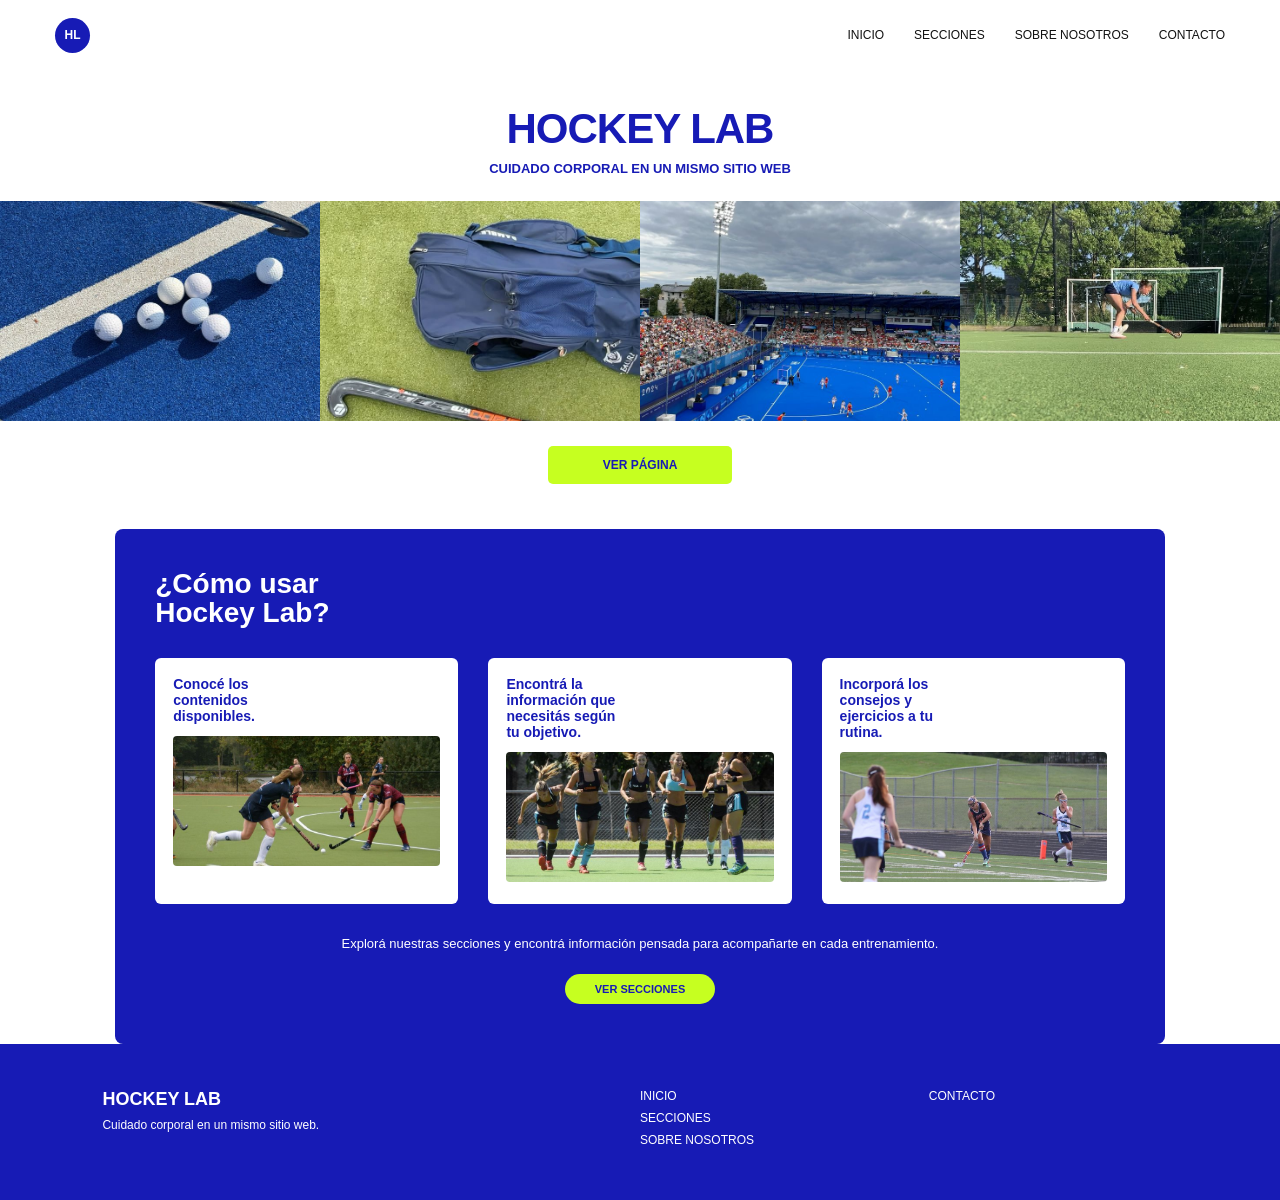
==== index.html @ 8e1a43f4 "Add files via upload" ====
<!DOCTYPE html>
<html lang="es">

<head>
    <meta charset="UTF-8">
    <meta name="viewport" content="width=device-width, initial-scale=1.0">
    <link rel="stylesheet" href="css/stylesheet2.css">

    <title>Hockey Lab</title>
</head>

<body>


    <!-- HEADER -->

    <header>

        <div class="logo">
            <a href="index.html">HL</a>
        </div>

        <nav>

            <a href="index.html">INICIO</a>

            <a href="pages/secciones.html">SECCIONES</a>

            <a href="pages/sobrenosotros.html">SOBRE NOSOTROS</a>

            <a href="pages/contacto.html">CONTACTO</a>

        </nav>

    </header>


    <!-- CONTENIDO -->

    <main>


        <!-- TÍTULO -->

        <section class="presentacion">

            <h1>HOCKEY LAB</h1>

            <p>
                CUIDADO CORPORAL EN UN MISMO SITIO WEB
            </p>

        </section>


        <!-- FOTOS -->

        <section class="fotos">

            <img src="img/descarga (1).jpg" alt="Jugadora de hockey">

            <img src="img/descarga (2).jpg" alt="Cancha de hockey">

            <img src="img/e63dce1b5345fad6a118fa439a42df0f.jpg" alt="Equipamiento de hockey">

            <img src="img/Drag 1.jpg" alt="Entrenamiento de hockey">

        </section>


        <!-- BOTÓN -->

        <section class="boton-principal">

            <a href="pages/secciones.html">
                VER PÁGINA
            </a>

        </section>


        <!-- CÓMO USAR -->

        <section class="como-usar">

            <h2>
                ¿Cómo usar<br>
                Hockey Lab?
            </h2>


            <div class="tarjetas">


                <div class="tarjeta">

                    <h3>
                        Conocé los<br>
                        contenidos<br>
                        disponibles.
                    </h3>

                    <img src="img/🏑🏑.jpg" alt="Contenidos">

                </div>


                <div class="tarjeta">

                    <h3>
                        Encontrá la<br>
                        información que<br>
                        necesitás según<br>
                        tu objetivo.
                    </h3>

                    <img src="img/🫧.jpg" alt="Información">

                </div>


                <div class="tarjeta">

                    <h3>
                        Incorporá los<br>
                        consejos y<br>
                        ejercicios a tu<br>
                        rutina.
                    </h3>

                    <img src="img/descarga.jpg" alt="Ejercicios">

                </div>


            </div>


            <p class="descripcion">

                Explorá nuestras secciones y encontrá información pensada
                para acompañarte en cada entrenamiento.

            </p>


            <a href="pages/secciones.html" class="boton-secciones">
                VER SECCIONES
            </a>

        </section>


    </main>


    <!-- FOOTER -->

    <footer>

        <div>

            <strong>HOCKEY LAB</strong>

            <p>
                Cuidado corporal en un mismo sitio web.
            </p>

        </div>


        <div>

            <a href="index.html">INICIO</a>

            <a href="pages/secciones.html">SECCIONES</a>

            <a href="pages/sobrenosotros.html">SOBRE NOSOTROS</a>

        </div>


        <div>

            <a href="pages/contacto.html">CONTACTO</a>

        </div>

    </footer>


</body>

</html>
---- css/stylesheet2.css ----
* {
    margin: 0;
    padding: 0;
    box-sizing: border-box;
}


body {
    font-family: Arial, Helvetica, sans-serif;
    background-color: white;
    color: #171bb5;
}


/* HEADER */

header {
    height: 70px;
    display: flex;
    align-items: center;
    justify-content: space-between;
    padding: 0 55px;
    background-color: white;
}


.logo a {
    width: 35px;
    height: 35px;

    display: flex;
    align-items: center;
    justify-content: center;

    background-color: #171bb5;

    border-radius: 50%;

    color: white;

    text-decoration: none;

    font-size: 12px;

    font-weight: bold;
}


nav {
    display: flex;
    gap: 30px;
    align-items: center;
}


nav a {
    color: #111111;
    text-decoration: none;
    font-size: 12px;
    font-weight: 400;
}


nav a:hover {
    color: #171bb5;
}


/* INDEX */

.portada {
    min-height: 500px;

    display: flex;
    flex-direction: column;

    justify-content: center;
    align-items: center;

    text-align: center;

    background-color: #171bb5;

    color: white;

    padding: 40px;
}


.portada h1 {
    font-size: 55px;
    margin-bottom: 10px;
}


.portada p {
    font-size: 14px;
    font-weight: bold;
    margin-bottom: 35px;
}


.portada .boton-principal {
    background-color: #c6ff20;

    color: #171bb5;

    text-decoration: none;

    padding: 12px 45px;

    border-radius: 5px;

    font-size: 12px;

    font-weight: bold;
}


/* PRESENTACIÓN */

.presentacion {
    text-align: center;

    padding-top: 35px;

    padding-bottom: 25px;
}


.presentacion h1 {
    font-size: 42px;

    font-weight: 800;

    letter-spacing: -1px;

    margin-bottom: 8px;
}


.presentacion p {
    font-size: 13px;

    font-weight: bold;

    color: #171bb5;
}


/* FOTOS */

.fotos {
    width: 100%;

    display: grid;

    grid-template-columns: repeat(4, 1fr);

    height: 220px;
}


.fotos img {
    width: 100%;

    height: 220px;

    object-fit: cover;
}


/* BOTÓN */

.boton-principal {
    text-align: center;

    padding: 25px 0 45px;
}


.boton-principal a {
    display: inline-block;

    background-color: #c6ff20;

    color: #171bb5;

    text-decoration: none;

    font-size: 12px;

    font-weight: bold;

    padding: 12px 55px;

    border-radius: 5px;
}


.boton-principal a:hover {
    background-color: #b5ed00;
}


/* CÓMO USAR */

.como-usar {
    width: 82%;

    margin: 0 auto;

    padding: 40px;

    background-color: #171bb5;

    border-radius: 8px;

    color: white;
}


.como-usar h2 {
    font-size: 28px;

    line-height: 1.05;

    margin-bottom: 30px;

    font-weight: bold;
}


/* TARJETAS */

.tarjetas {
    display: grid;

    grid-template-columns: repeat(3, 1fr);

    gap: 30px;

    margin-bottom: 30px;
}


.tarjeta {
    background-color: white;

    border-radius: 6px;

    padding: 18px;

    color: #171bb5;
}


.tarjeta h3 {
    font-size: 14px;

    line-height: 1.15;

    margin-bottom: 12px;
}


.tarjeta img {
    width: 100%;

    height: 130px;

    object-fit: cover;

    border-radius: 4px;
}


/* DESCRIPCIÓN */

.descripcion {
    text-align: center;

    font-size: 13px;

    line-height: 1.5;

    max-width: 600px;

    margin: 0 auto 20px;
}


/* BOTÓN SECCIONES */

.boton-secciones {
    display: block;

    width: fit-content;

    margin: 0 auto;

    padding: 9px 30px;

    background-color: #c6ff20;

    color: #171bb5;

    border-radius: 20px;

    text-decoration: none;

    font-size: 11px;

    font-weight: bold;
}


.boton-secciones:hover {
    background-color: #b5ed00;
}


/* SIGUIENTE */

.siguiente {
    text-align: center;

    padding: 90px 20px;
}


.siguiente h2 {
    font-size: 30px;

    margin-bottom: 15px;
}


.siguiente p {
    color: #555555;

    font-size: 15px;
}


/* FOOTER */

footer {
    background-color: #171bb5;

    color: white;

    padding: 45px 8%;

    display: grid;

    grid-template-columns: 2fr 1fr 1fr;

    gap: 40px;
}


footer strong {
    font-size: 18px;
}


footer p {
    font-size: 12px;

    margin-top: 8px;
}


footer a {
    display: block;

    color: white;

    text-decoration: none;

    font-size: 12px;

    margin-bottom: 8px;
}


footer a:hover {
    color: #c6ff20;
}


/* CELULAR */

@media (max-width: 700px) {

    header {
        padding: 0 20px;
    }


    nav {
        gap: 12px;
    }


    nav a {
        font-size: 8px;
    }


    .presentacion h1 {
        font-size: 30px;
    }


    .fotos {
        grid-template-columns: repeat(2, 1fr);

        height: auto;
    }


    .fotos img {
        height: 150px;
    }


    .como-usar {
        width: 90%;

        padding: 25px;
    }


    .tarjetas {
        grid-template-columns: 1fr;
    }


    .tarjeta img {
        height: 150px;
    }


    .siguiente h2 {
        font-size: 23px;
    }


    footer {
        grid-template-columns: 1fr;

        text-align: center;
    }

}
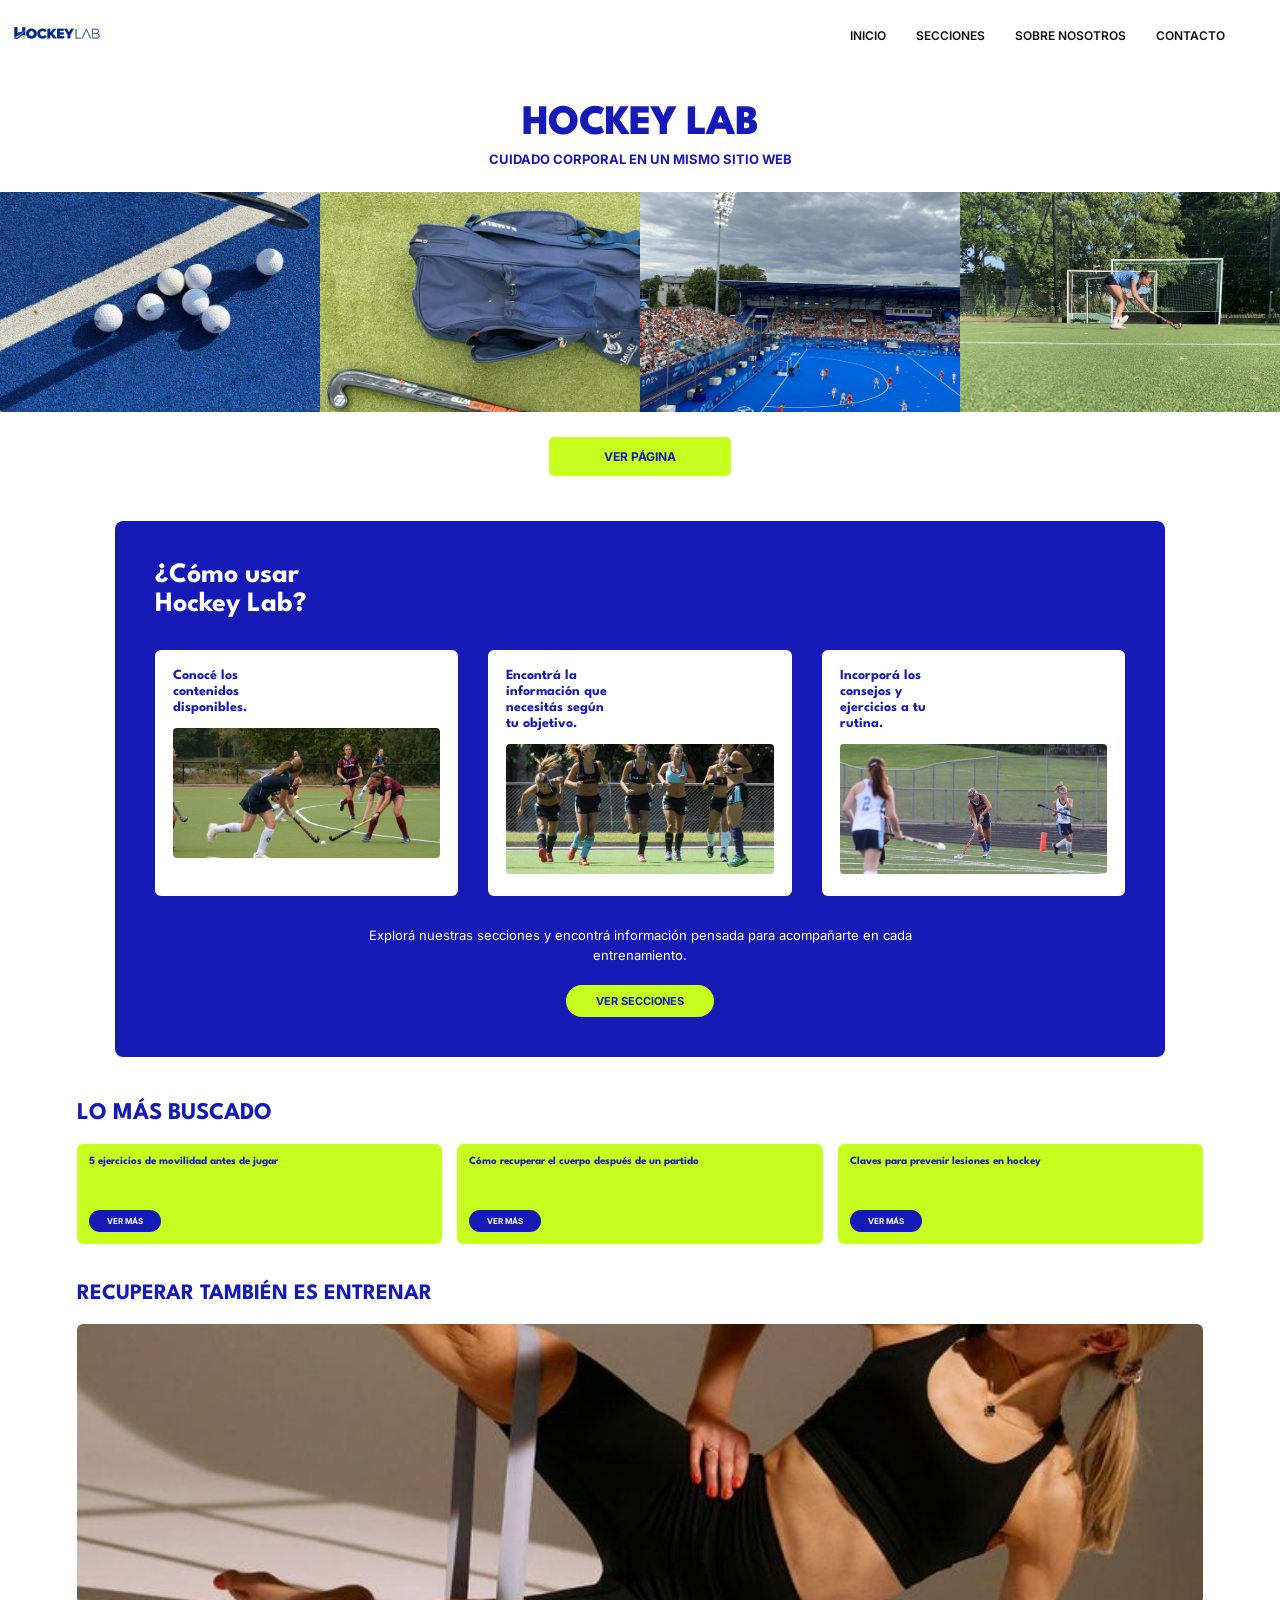
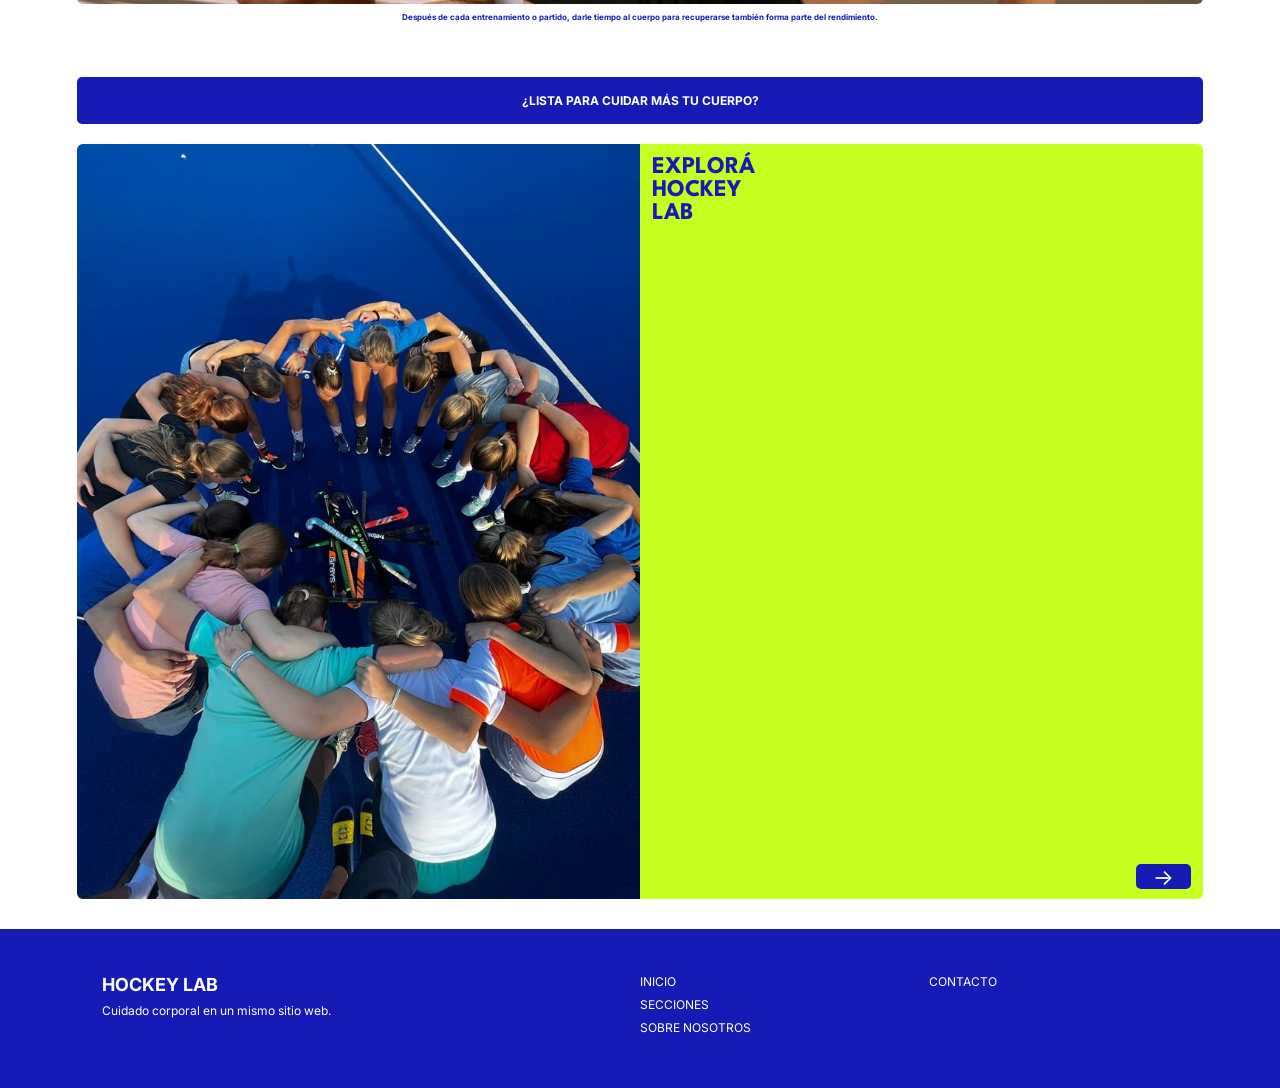
==== commit cf046d2a: "Add files via upload" ====
--- a/index.html
+++ b/index.html
@@ -5,6 +5,13 @@
     <meta charset="UTF-8">
     <meta name="viewport" content="width=device-width, initial-scale=1.0">
     <link rel="stylesheet" href="css/stylesheet2.css">
+    
+<!-- Tipografías de Hockey Lab -->
+<link rel="preconnect" href="https://fonts.googleapis.com">
+<link rel="preconnect" href="https://fonts.gstatic.com" crossorigin>
+
+<link href="https://fonts.googleapis.com/css2?family=Inter:wght@400;500;600;700&family=League+Spartan:wght@400;500;600;700;800&display=swap" rel="stylesheet">
+
 
     <title>Hockey Lab</title>
 </head>
@@ -17,7 +24,14 @@
     <header>
 
         <div class="logo">
-            <a href="index.html">HL</a>
+            <a href="../index.html">
+                <img src="../img/logo_hockey_lab_2.png" alt="Hockey Lab">
+            </a>
+        </div>
+
+        <nav>
+
+            <a href="index.html"></a>
         </div>
 
         <nav>
@@ -114,7 +128,7 @@
                         tu objetivo.
                     </h3>
 
-                    <img src="img/🫧.jpg" alt="Información">
+                    <img src="img/correr.jpg" alt="Información">
 
                 </div>
 
@@ -150,6 +164,121 @@
 
         </section>
 
+        <!-- LO MÁS BUSCADO -->
+
+<section class="mas-buscado">
+
+    <h2>LO MÁS BUSCADO</h2>
+
+    <div class="articulos">
+
+        <div class="articulo">
+
+            <h3>
+                5 ejercicios de
+                movilidad antes
+                de jugar
+            </h3>
+
+            <a href="pages/movilidad.html">
+                VER MÁS
+            </a>
+
+        </div>
+
+
+        <div class="articulo">
+
+            <h3>
+                Cómo recuperar
+                el cuerpo después
+                de un partido
+            </h3>
+
+            <a href="pages/recuperacion.html">
+                VER MÁS
+            </a>
+
+        </div>
+
+
+        <div class="articulo">
+
+            <h3>
+                Claves para
+                prevenir lesiones
+                en hockey
+            </h3>
+
+            <a href="pages/prevencion.html">
+                VER MÁS
+            </a>
+
+        </div>
+
+    </div>
+
+</section>
+
+
+
+<!-- RECUPERAR -->
+
+<section class="recuperar">
+
+    <h2>RECUPERAR TAMBIÉN ES ENTRENAR</h2>
+
+    <img src="img/ac21393a71c71d96caa7bc553e67e6d5.jpg" alt="Jugadora utilizando un rolo">
+
+    <p>
+        Después de cada entrenamiento o partido,
+        darle tiempo al cuerpo para recuperarse
+        también forma parte del rendimiento.
+    </p>
+
+</section>
+
+
+
+<!-- CTA -->
+
+<section class="cuidar">
+
+    <a href="pages/secciones.html">
+        ¿LISTA PARA CUIDAR MÁS TU CUERPO?
+    </a>
+
+</section>
+
+
+
+<!-- EXPLORÁ HOCKEY LAB -->
+
+<section class="explora">
+
+    <div class="explora-imagen">
+
+        <img src="img/c1c3b327d0c84591afae4dc2e9e5ea92.jpg" alt="Jugadora de hockey">
+
+    </div>
+
+
+    <div class="explora-texto">
+
+        <h2>
+            EXPLORÁ<br>
+            HOCKEY<br>
+            LAB
+        </h2>
+
+        <a href="pages/secciones.html">
+            →
+        </a>
+
+    </div>
+
+</section>
+
 
     </main>
 
--- a/css/stylesheet2.css
+++ b/css/stylesheet2.css
@@ -32,10 +32,6 @@
     align-items: center;
     justify-content: center;
 
-    background-color: #171bb5;
-
-    border-radius: 50%;
-
     color: white;
 
     text-decoration: none;
@@ -454,4 +450,3084 @@
         text-align: center;
     }
 
-}+}
+/* =========================
+   LO MÁS BUSCADO
+========================= */
+
+.mas-buscado {
+    padding: 45px 6% 20px;
+    background-color: white;
+}
+
+.mas-buscado h2 {
+    color: #171bb5;
+    font-size: 24px;
+    margin-bottom: 20px;
+}
+
+
+.articulos {
+    display: grid;
+    grid-template-columns: repeat(3, 1fr);
+    gap: 15px;
+}
+
+
+.articulo {
+    background-color: #c6ff20;
+    border-radius: 6px;
+    padding: 12px;
+    min-height: 100px;
+
+    display: flex;
+    flex-direction: column;
+    justify-content: space-between;
+}
+
+
+.articulo h3 {
+    color: #171bb5;
+    font-size: 11px;
+    line-height: 1.05;
+}
+
+
+.articulo a {
+    background-color: #171bb5;
+    color: white;
+    text-decoration: none;
+
+    width: fit-content;
+
+    padding: 6px 18px;
+
+    border-radius: 15px;
+
+    font-size: 8px;
+    font-weight: bold;
+}
+
+
+
+/* =========================
+   RECUPERAR
+========================= */
+
+.recuperar {
+    padding: 20px 6% 35px;
+    background-color: white;
+}
+
+
+.recuperar h2 {
+    color: #171bb5;
+    font-size: 22px;
+    margin-bottom: 20px;
+}
+
+
+.recuperar img {
+    width: 100%;
+    height: 280px;
+
+    object-fit: cover;
+
+    border-radius: 6px;
+
+    display: block;
+}
+
+
+.recuperar p {
+    color: #171bb5;
+
+    font-size: 8px;
+
+    font-weight: bold;
+
+    text-align: center;
+
+    margin: 8px auto 0;
+
+    max-width: 600px;
+}
+
+
+
+/* =========================
+   ¿LISTA PARA CUIDAR?
+========================= */
+
+.cuidar {
+    padding: 20px 6%;
+}
+
+
+.cuidar a {
+    display: block;
+
+    background-color: #171bb5;
+
+    color: white;
+
+    text-decoration: none;
+
+    text-align: center;
+
+    padding: 16px 10px;
+
+    border-radius: 5px;
+
+    font-size: 12px;
+
+    font-weight: bold;
+}
+
+
+
+/* =========================
+   EXPLORÁ HOCKEY LAB
+========================= */
+
+.explora {
+    margin: 0 6% 30px;
+
+    display: grid;
+
+    grid-template-columns: 50% 50%;
+
+    background-color: #c6ff20;
+
+    border-radius: 6px;
+
+    overflow: hidden;
+
+    min-height: 125px;
+}
+
+
+.explora-imagen img {
+    width: 100%;
+    height: 100%;
+
+    min-height: 125px;
+
+    object-fit: cover;
+}
+
+
+.explora-texto {
+    position: relative;
+
+    padding: 12px;
+}
+
+
+.explora-texto h2 {
+    color: #171bb5;
+
+    font-size: 24px;
+
+    line-height: 0.95;
+
+    margin: 0;
+}
+
+
+.explora-texto a {
+    position: absolute;
+
+    right: 12px;
+
+    bottom: 10px;
+
+    background-color: #171bb5;
+
+    color: white;
+
+    text-decoration: none;
+
+    width: 55px;
+
+    height: 25px;
+
+    border-radius: 5px;
+
+    display: flex;
+
+    justify-content: center;
+
+    align-items: center;
+
+    font-size: 22px;
+}
+/* =========================
+   PÁGINA SECCIONES
+========================= */
+
+.titulo-secciones {
+    text-align: center;
+    padding: 55px 20px 35px;
+}
+
+.titulo-secciones h1 {
+    color: #171bb5;
+    font-size: 40px;
+    margin-bottom: 12px;
+}
+
+.titulo-secciones p {
+    color: #555555;
+    font-size: 14px;
+    line-height: 1.5;
+}
+
+
+/* LISTADO */
+
+.lista-secciones {
+    width: 82%;
+    max-width: 900px;
+    margin: 0 auto 70px;
+}
+
+
+/* CADA SECCIÓN */
+
+.item-seccion {
+    display: flex;
+    align-items: center;
+    justify-content: space-between;
+
+    background-color: #171bb5;
+    color: white;
+
+    padding: 25px 30px;
+    margin-bottom: 15px;
+
+    border-radius: 7px;
+}
+
+.item-seccion h2 {
+    font-size: 20px;
+    margin-bottom: 7px;
+}
+
+.item-seccion p {
+    font-size: 12px;
+    margin: 0;
+    color: white;
+}
+
+
+/* FLECHA */
+
+.item-seccion a {
+    width: 45px;
+    height: 35px;
+
+    display: flex;
+    align-items: center;
+    justify-content: center;
+
+    background-color: #c6ff20;
+
+    color: #171bb5;
+
+    text-decoration: none;
+
+    border-radius: 5px;
+
+    font-size: 24px;
+    font-weight: bold;
+}
+
+.item-seccion a:hover {
+    background-color: white;
+}
+
+
+/* BLOQUE FINAL */
+
+.secciones-final {
+    background-color: #171bb5;
+
+    color: white;
+
+    text-align: center;
+
+    padding: 55px 20px;
+}
+
+.secciones-final h2 {
+    font-size: 24px;
+    margin-bottom: 12px;
+}
+
+.secciones-final p {
+    font-size: 13px;
+    margin-bottom: 25px;
+}
+
+.secciones-final a {
+    display: inline-block;
+
+    background-color: #c6ff20;
+
+    color: #171bb5;
+
+    text-decoration: none;
+
+    padding: 10px 28px;
+
+    border-radius: 20px;
+
+    font-size: 11px;
+
+    font-weight: bold;
+}
+
+
+/* CELULAR */
+
+@media (max-width: 700px) {
+
+    .titulo-secciones h1 {
+        font-size: 30px;
+    }
+
+    .lista-secciones {
+        width: 90%;
+    }
+
+    .item-seccion {
+        padding: 20px;
+    }
+
+    .item-seccion h2 {
+        font-size: 16px;
+    }
+
+}
+/* SOBRE NOSOTROS */
+
+.sobre-titulo {
+    text-align: center;
+    padding: 60px 20px 40px;
+}
+
+.sobre-titulo h1 {
+    color: #171bb5;
+    font-size: 40px;
+    margin-bottom: 15px;
+}
+
+.sobre-titulo p {
+    color: #555555;
+    font-size: 14px;
+    line-height: 1.5;
+}
+
+
+.sobre-intro {
+    width: 82%;
+    max-width: 1000px;
+    margin: 0 auto 60px;
+    display: flex;
+    gap: 40px;
+    align-items: stretch;
+}
+
+.sobre-texto {
+    width: 60%;
+}
+
+.sobre-texto h2 {
+    color: #171bb5;
+    font-size: 25px;
+    margin-bottom: 18px;
+}
+
+.sobre-texto p {
+    color: #444444;
+    font-size: 14px;
+    line-height: 1.7;
+    margin-bottom: 15px;
+}
+
+.sobre-frase {
+    width: 40%;
+    background-color: #171bb5;
+    color: white;
+    display: flex;
+    align-items: center;
+    justify-content: center;
+    padding: 35px;
+    border-radius: 7px;
+}
+
+.sobre-frase strong {
+    font-size: 25px;
+    line-height: 1.2;
+}
+
+
+.sobre-problema {
+    background-color: #171bb5;
+    color: white;
+    padding: 60px 15%;
+    margin-bottom: 60px;
+}
+
+.sobre-problema h2 {
+    font-size: 25px;
+    margin-bottom: 20px;
+}
+
+.sobre-problema p {
+    font-size: 14px;
+    line-height: 1.7;
+    max-width: 850px;
+    margin-bottom: 15px;
+}
+
+
+.sobre-objetivo {
+    width: 82%;
+    max-width: 1000px;
+    margin: 0 auto 70px;
+    display: flex;
+    gap: 30px;
+}
+
+.sobre-objetivo > div {
+    width: 50%;
+    border-top: 4px solid #c6ff20;
+    padding-top: 20px;
+}
+
+.sobre-objetivo h2 {
+    color: #171bb5;
+    font-size: 20px;
+    margin-bottom: 12px;
+}
+
+.sobre-objetivo p {
+    color: #444444;
+    font-size: 14px;
+    line-height: 1.7;
+}
+
+
+.sobre-final {
+    background-color: #171bb5;
+    color: white;
+    text-align: center;
+    padding: 60px 20px;
+}
+
+.sobre-final h2 {
+    font-size: 27px;
+    margin-bottom: 15px;
+}
+
+.sobre-final p {
+    font-size: 14px;
+    margin-bottom: 25px;
+}
+
+.sobre-final a {
+    display: inline-block;
+    background-color: #c6ff20;
+    color: #171bb5;
+    text-decoration: none;
+    padding: 11px 28px;
+    border-radius: 20px;
+    font-size: 11px;
+    font-weight: bold;
+}
+
+
+@media (max-width: 700px) {
+
+    .sobre-titulo h1 {
+        font-size: 30px;
+    }
+
+    .sobre-intro {
+        width: 90%;
+        display: block;
+    }
+
+    .sobre-texto,
+    .sobre-frase {
+        width: 100%;
+    }
+
+    .sobre-frase {
+        margin-top: 25px;
+    }
+
+    .sobre-problema {
+        padding: 45px 8%;
+    }
+
+    .sobre-objetivo {
+        width: 90%;
+        display: block;
+    }
+
+    .sobre-objetivo > div {
+        width: 100%;
+        margin-bottom: 35px;
+    }
+
+}
+/* CONTACTO */
+
+.contacto-titulo {
+    text-align: center;
+    padding: 60px 20px 40px;
+}
+
+.contacto-titulo h1 {
+    color: #171bb5;
+    font-size: 40px;
+    margin-bottom: 15px;
+}
+
+.contacto-titulo p {
+    color: #555555;
+    font-size: 14px;
+    line-height: 1.5;
+}
+
+
+.contacto-contenido {
+    width: 82%;
+    max-width: 1000px;
+    margin: 0 auto 70px;
+    display: flex;
+    gap: 50px;
+}
+
+
+.contacto-info {
+    width: 45%;
+}
+
+.contacto-info h2,
+.formulario h2 {
+    color: #171bb5;
+    font-size: 24px;
+    margin-bottom: 18px;
+}
+
+.contacto-info > p {
+    color: #444444;
+    font-size: 14px;
+    line-height: 1.7;
+    margin-bottom: 15px;
+}
+
+
+.datos-contacto {
+    margin-top: 30px;
+    border-left: 4px solid #c6ff20;
+    padding-left: 20px;
+}
+
+.datos-contacto p {
+    color: #444444;
+    font-size: 13px;
+    line-height: 1.6;
+    margin-bottom: 18px;
+}
+
+.datos-contacto strong {
+    color: #171bb5;
+    font-size: 11px;
+}
+
+
+.formulario {
+    width: 55%;
+    background-color: #171bb5;
+    padding: 35px;
+    border-radius: 7px;
+}
+
+.formulario h2 {
+    color: white;
+}
+
+
+.formulario form {
+    display: flex;
+    flex-direction: column;
+}
+
+
+.formulario label {
+    color: white;
+    font-size: 10px;
+    font-weight: bold;
+    margin-bottom: 6px;
+    margin-top: 12px;
+}
+
+
+.formulario input,
+.formulario textarea {
+    width: 100%;
+    box-sizing: border-box;
+    border: none;
+    padding: 12px;
+    font-family: inherit;
+    font-size: 12px;
+    border-radius: 4px;
+    outline: none;
+}
+
+
+.formulario textarea {
+    resize: vertical;
+}
+
+
+.formulario button {
+    margin-top: 20px;
+    width: fit-content;
+    border: none;
+    background-color: #c6ff20;
+    color: #171bb5;
+    padding: 11px 25px;
+    border-radius: 20px;
+    font-size: 10px;
+    font-weight: bold;
+    cursor: pointer;
+}
+
+
+.formulario button:hover {
+    background-color: white;
+}
+
+
+.contacto-final {
+    background-color: #171bb5;
+    color: white;
+    text-align: center;
+    padding: 55px 20px;
+}
+
+.contacto-final h2 {
+    font-size: 25px;
+    margin-bottom: 12px;
+}
+
+.contacto-final p {
+    font-size: 13px;
+}
+
+
+@media (max-width: 700px) {
+
+    .contacto-titulo h1 {
+        font-size: 30px;
+    }
+
+    .contacto-contenido {
+        width: 90%;
+        display: block;
+    }
+
+    .contacto-info,
+    .formulario {
+        width: 100%;
+        box-sizing: border-box;
+    }
+
+    .formulario {
+        margin-top: 35px;
+    }
+
+}
+
+
+/* ========================================
+   HOCKEY LAB - ORGANIZACIÓN CON FLEXBOX
+   ======================================== */
+
+
+/* LISTADO DE SECCIONES */
+
+.lista-secciones {
+    display: flex;
+    flex-direction: column;
+    flex-wrap: wrap;
+    justify-content: center;
+    align-items: stretch;
+    align-content: center;
+    gap: 20px;
+}
+
+
+/* CADA CAJA DE SECCIÓN */
+
+.item-seccion {
+    display: flex;
+    flex-direction: row;
+    flex-wrap: nowrap;
+    justify-content: space-between;
+    align-items: center;
+    gap: 20px;
+}
+
+
+/* TARJETAS DE CONTENIDO */
+
+.seccion-tarjetas {
+    display: flex;
+    flex-direction: row;
+    flex-wrap: wrap;
+    justify-content: center;
+    align-items: stretch;
+    align-content: center;
+    gap: 24px;
+}
+
+
+/* CADA TARJETA */
+
+.seccion-card {
+    display: flex;
+    flex-direction: column;
+    flex-wrap: nowrap;
+    justify-content: space-between;
+    align-items: stretch;
+    align-self: stretch;
+    flex: 1 1 250px;
+    min-width: 0;
+}
+
+
+/* BOTONES DENTRO DE LAS TARJETAS */
+
+.seccion-card .boton-secciones {
+    align-self: flex-start;
+}
+
+
+/* ADAPTACIÓN A CELULARES */
+
+@media (max-width: 600px) {
+
+    .item-seccion {
+        flex-direction: column;
+        flex-wrap: wrap;
+        justify-content: center;
+        align-items: flex-start;
+        gap: 12px;
+    }
+
+    .seccion-tarjetas {
+        flex-direction: column;
+        flex-wrap: nowrap;
+        justify-content: flex-start;
+        align-items: stretch;
+        align-content: stretch;
+        gap: 16px;
+    }
+
+    .seccion-card {
+        flex: 1 1 auto;
+        width: 100%;
+    }
+
+    .seccion-card .boton-secciones {
+        align-self: flex-start;
+    }
+}
+
+
+/* ========================================
+   TIPOGRAFÍAS - HOCKEY LAB
+   ======================================== */
+
+/* Tipografía general para toda la web */
+body {
+    font-family: 'Inter', sans-serif;
+    font-weight: 400;
+}
+
+/* Títulos principales y secundarios */
+h1,
+h2,
+h3,
+h4,
+h5,
+h6 {
+    font-family: 'League Spartan', sans-serif;
+    font-weight: 700;
+}
+
+/* Navegación */
+nav,
+nav a {
+    font-family: 'Inter', sans-serif;
+    font-weight: 600;
+}
+
+/* Botones */
+button,
+.boton-secciones,
+a.boton-secciones {
+    font-family: 'Inter', sans-serif;
+    font-weight: 700;
+}
+
+.logo img {
+    display: block;
+    width: 125px;
+    height: auto;
+}
+
+
+.logo {
+    background: transparent;
+    border-radius: 0;
+}
+
+.logo::before,
+.logo::after {
+    content: none;
+    display: none;
+}
+
+.logo img {
+    background: transparent;
+    border-radius: 0;
+}
+ 
+/* ===================================
+   PAGINA MOVILIDAD Y ACTIVACION
+=================================== */
+
+.movilidad-page {
+    width: 100%;
+    margin: 0 auto;
+    font-family: 'Inter', sans-serif;
+}
+
+/* ENCABEZADO */
+
+.movilidad-header {
+    display: flex;
+    flex-direction: row;
+    justify-content: flex-end;
+    align-items: center;
+    padding: 25px 5%;
+}
+
+.movilidad-header nav {
+    display: flex;
+    flex-direction: row;
+    flex-wrap: wrap;
+    justify-content: flex-end;
+    align-items: center;
+    gap: 35px;
+}
+
+.movilidad-header nav a {
+    color: #171BB5;
+    text-decoration: none;
+    font-family: 'Inter', sans-serif;
+    font-size: 13px;
+    font-weight: 700;
+}
+
+/* PORTADA */
+
+.movilidad-portada {
+    background-color: #171BB5;
+    color: white;
+    padding: 90px 8%;
+}
+
+.movilidad-portada-texto {
+    max-width: 750px;
+}
+
+.etiqueta-movilidad {
+    color: #C6FF20;
+    font-size: 12px;
+    font-weight: 700;
+    letter-spacing: 2px;
+}
+
+.movilidad-portada h1 {
+    font-family: 'League Spartan', sans-serif;
+    font-size: 60px;
+    line-height: 0.95;
+    margin: 20px 0;
+}
+
+.movilidad-portada p {
+    font-size: 16px;
+    line-height: 1.7;
+}
+
+.boton-movilidad {
+    display: inline-block;
+    background-color: #C6FF20;
+    color: #171BB5;
+    text-decoration: none;
+    padding: 13px 22px;
+    margin-top: 20px;
+    border-radius: 5px;
+    font-size: 13px;
+    font-weight: 700;
+}
+
+/* INTRODUCCIÓN */
+
+.movilidad-intro {
+    padding: 65px 10%;
+    text-align: center;
+    max-width: 1000px;
+    margin: auto;
+}
+
+.movilidad-intro h2,
+.movilidad-titulo h2,
+.activacion-texto h2,
+.movilidad-consejos h2,
+.movilidad-final h2 {
+    font-family: 'League Spartan', sans-serif;
+    color: #171BB5;
+    font-size: 34px;
+}
+
+.movilidad-intro p {
+    line-height: 1.8;
+    color: #444444;
+}
+
+/* EJERCICIOS */
+
+.movilidad-ejercicios {
+    padding: 60px 7%;
+    background-color: #F5F5F5;
+}
+
+.movilidad-titulo {
+    margin-bottom: 35px;
+}
+
+.movilidad-titulo p {
+    line-height: 1.6;
+}
+
+/* CSS GRID */
+
+.movilidad-grid {
+    display: grid;
+    grid-template-columns: repeat(2, 1fr);
+    gap: 25px;
+}
+
+.movilidad-card {
+    background-color: white;
+    border-radius: 8px;
+    overflow: hidden;
+}
+
+.movilidad-card img {
+    width: 100%;
+    height: 240px;
+    object-fit: cover;
+    display: block;
+}
+
+.movilidad-card-texto {
+    padding: 22px;
+}
+
+.movilidad-card h3 {
+    font-family: 'League Spartan', sans-serif;
+    color: #171BB5;
+    font-size: 23px;
+}
+
+.movilidad-card p {
+    color: #444444;
+    font-size: 14px;
+    line-height: 1.7;
+}
+
+/* ACTIVACIÓN */
+
+.movilidad-activacion {
+    display: flex;
+    flex-direction: row;
+    flex-wrap: wrap;
+    justify-content: space-between;
+    align-items: center;
+    gap: 45px;
+    padding: 75px 8%;
+}
+
+.activacion-texto {
+    flex: 1 1 300px;
+}
+
+.activacion-lista {
+    flex: 1 1 350px;
+    display: flex;
+    flex-direction: column;
+    gap: 15px;
+}
+
+.activacion-item {
+    display: flex;
+    flex-direction: row;
+    justify-content: flex-start;
+    align-items: center;
+    gap: 20px;
+    padding: 18px;
+    border-left: 5px solid #C6FF20;
+    background-color: #F5F5F5;
+}
+
+.activacion-item span {
+    font-family: 'League Spartan', sans-serif;
+    color: #171BB5;
+    font-size: 30px;
+    font-weight: 700;
+}
+
+.activacion-item h3 {
+    color: #171BB5;
+    font-family: 'League Spartan', sans-serif;
+    margin-bottom: 5px;
+}
+
+.activacion-item p {
+    font-size: 13px;
+    margin: 0;
+}
+
+/* CONSEJOS */
+
+.movilidad-consejos {
+    background-color: #C6FF20;
+    padding: 65px 7%;
+}
+
+.consejos-grid {
+    display: grid;
+    grid-template-columns: repeat(3, 1fr);
+    gap: 20px;
+}
+
+.consejo {
+    background-color: white;
+    padding: 25px;
+    border-radius: 6px;
+}
+
+.consejo h3 {
+    color: #171BB5;
+    font-family: 'League Spartan', sans-serif;
+}
+
+.consejo p {
+    font-size: 14px;
+    line-height: 1.7;
+}
+
+/* CIERRE */
+
+.movilidad-final {
+    background-color: #171BB5;
+    color: white;
+    text-align: center;
+    padding: 65px 7%;
+}
+
+.movilidad-final h2 {
+    color: white;
+}
+
+.movilidad-final p {
+    line-height: 1.7;
+}
+
+.movilidad-footer {
+    background-color: #171BB5;
+    color: white;
+    text-align: center;
+    padding: 22px;
+    font-size: 12px;
+    font-weight: 600;
+}
+
+/* RESPONSIVE DESIGN */
+
+@media (max-width: 700px) {
+
+    .movilidad-header {
+        justify-content: center;
+    }
+
+    .movilidad-header nav {
+        justify-content: center;
+        gap: 15px;
+    }
+
+    .movilidad-portada {
+        padding: 60px 7%;
+    }
+
+    .movilidad-portada h1 {
+        font-size: 42px;
+    }
+
+    .movilidad-grid {
+        grid-template-columns: 1fr;
+    }
+
+    .movilidad-activacion {
+        flex-direction: column;
+        align-items: stretch;
+    }
+
+    .consejos-grid {
+        grid-template-columns: 1fr;
+    }
+
+}
+
+/* PREPARACION PREPARTIDO */
+
+.movilidad-prepartido {
+    padding: 65px 7%;
+    background-color: #171BB5;
+    color: white;
+}
+
+.movilidad-prepartido h2 {
+    font-family: 'League Spartan', sans-serif;
+    font-size: 36px;
+    color: #C6FF20;
+}
+
+.movilidad-prepartido > p {
+    line-height: 1.7;
+    max-width: 750px;
+}
+
+/* GRID DE LA RUTINA */
+
+.prepartido-grid {
+    display: grid;
+    grid-template-columns: repeat(4, 1fr);
+    gap: 18px;
+    margin-top: 30px;
+}
+
+.prepartido-item {
+    background-color: white;
+    color: #222222;
+    padding: 22px;
+    border-radius: 6px;
+}
+
+.prepartido-item span {
+    color: #171BB5;
+    font-family: 'League Spartan', sans-serif;
+    font-size: 30px;
+    font-weight: 700;
+}
+
+.prepartido-item h3 {
+    color: #171BB5;
+    font-family: 'League Spartan', sans-serif;
+}
+
+.prepartido-item p {
+    font-size: 13px;
+    line-height: 1.6;
+}
+
+/* REPETICIONES EN TARJETAS */
+
+.movilidad-card-texto span {
+    display: inline-block;
+    margin-top: 12px;
+    color: #171BB5;
+    font-size: 12px;
+    font-weight: 700;
+}
+
+/* ADAPTACIÓN A TABLETS Y CELULARES */
+
+@media (max-width: 900px) {
+    .prepartido-grid {
+        grid-template-columns: repeat(2, 1fr);
+    }
+}
+
+@media (max-width: 600px) {
+    .prepartido-grid {
+        grid-template-columns: 1fr;
+    }
+}
+
+/* =========================
+   PREVENCION
+========================= */
+
+.prevencion-page {
+    margin: 0;
+    font-family: 'Inter', sans-serif;
+    color: #171BB5;
+    background: #FFFFFF;
+}
+
+.prevencion-page h1,
+.prevencion-page h2,
+.prevencion-page h3,
+.prevencion-logo {
+    font-family: 'League Spartan', sans-serif;
+}
+
+.prevencion-header {
+    background: #171BB5;
+    color: white;
+    padding: 22px 7%;
+    display: flex;
+    justify-content: space-between;
+    align-items: center;
+    flex-wrap: wrap;
+    gap: 20px;
+}
+
+.prevencion-logo {
+    color: #C6FF20;
+    font-size: 27px;
+    font-weight: 800;
+    text-decoration: none;
+}
+
+.prevencion-header nav {
+    display: flex;
+    gap: 28px;
+    flex-wrap: wrap;
+}
+
+.prevencion-header nav a {
+    color: white;
+    text-decoration: none;
+    font-size: 12px;
+    font-weight: 700;
+}
+
+.prevencion-header nav a:hover {
+    color: #C6FF20;
+}
+
+.prevencion-portada {
+    background: #171BB5;
+    color: white;
+    padding: 65px 7% 85px;
+    display: grid;
+    grid-template-columns: 1fr 1fr;
+    align-items: center;
+    gap: 45px;
+}
+
+.prevencion-portada-texto h1 {
+    font-size: clamp(55px, 8vw, 100px);
+    line-height: 0.9;
+    margin: 20px 0;
+}
+
+.prevencion-etiqueta,
+.prevencion-intro > span,
+.prevencion-titulo > span,
+.prevencion-habitos-texto > span,
+.prevencion-alerta-texto > span,
+.prevencion-rutina > span {
+    color: #C6FF20;
+    font-size: 12px;
+    font-weight: 800;
+    letter-spacing: 2px;
+}
+
+.prevencion-portada-texto p {
+    max-width: 480px;
+    line-height: 1.7;
+    font-size: 16px;
+}
+
+.prevencion-boton {
+    display: inline-block;
+    background: #C6FF20;
+    color: #171BB5;
+    text-decoration: none;
+    padding: 15px 23px;
+    margin-top: 20px;
+    font-size: 12px;
+    font-weight: 800;
+}
+
+.prevencion-portada-imagen img {
+    width: 100%;
+    height: 390px;
+    object-fit: cover;
+    display: block;
+}
+
+.prevencion-intro {
+    padding: 85px 15%;
+    text-align: center;
+}
+
+.prevencion-intro > span,
+.prevencion-titulo > span {
+    color: #171BB5;
+}
+
+.prevencion-intro h2 {
+    font-size: clamp(32px, 5vw, 55px);
+    margin: 18px 0;
+}
+
+.prevencion-intro p {
+    max-width: 760px;
+    margin: auto;
+    line-height: 1.8;
+    color: #555;
+}
+
+.prevencion-lesiones {
+    background: #F3F3F3;
+    padding: 75px 7%;
+}
+
+.prevencion-titulo {
+    margin-bottom: 40px;
+}
+
+.prevencion-titulo h2,
+.prevencion-habitos h2,
+.prevencion-alerta h2,
+.prevencion-rutina h2 {
+    font-size: clamp(34px, 5vw, 55px);
+    margin: 15px 0;
+}
+
+.prevencion-titulo p {
+    color: #555;
+    line-height: 1.7;
+}
+
+.prevencion-grid {
+    display: grid;
+    grid-template-columns: repeat(2, 1fr);
+    gap: 25px;
+}
+
+.prevencion-card {
+    background: white;
+}
+
+.prevencion-card img {
+    width: 100%;
+    height: 260px;
+    object-fit: cover;
+    display: block;
+}
+
+.prevencion-card-texto {
+    padding: 25px;
+}
+
+.prevencion-card-texto > span {
+    color: #171BB5;
+    font-weight: 800;
+    font-size: 13px;
+}
+
+.prevencion-card-texto h3 {
+    font-size: 28px;
+    margin: 10px 0;
+}
+
+.prevencion-card-texto p {
+    color: #555;
+    line-height: 1.7;
+    margin: 0;
+}
+
+.prevencion-habitos {
+    padding: 85px 10%;
+    display: grid;
+    grid-template-columns: 0.9fr 1.1fr;
+    gap: 70px;
+    align-items: start;
+}
+
+.prevencion-habitos-texto > span {
+    color: #171BB5;
+}
+
+.prevencion-habitos-texto h2 {
+    line-height: 1;
+}
+
+.prevencion-habitos-texto p {
+    color: #555;
+    line-height: 1.7;
+}
+
+.prevencion-habitos-lista {
+    display: flex;
+    flex-direction: column;
+    gap: 25px;
+}
+
+.prevencion-habito {
+    display: flex;
+    gap: 22px;
+    padding-bottom: 20px;
+    border-bottom: 1px solid #D9D9D9;
+}
+
+.prevencion-habito > span {
+    background: #C6FF20;
+    color: #171BB5;
+    width: 38px;
+    height: 38px;
+    min-width: 38px;
+    display: flex;
+    justify-content: center;
+    align-items: center;
+    font-weight: 800;
+}
+
+.prevencion-habito h3 {
+    margin: 0 0 8px;
+    font-size: 23px;
+}
+
+.prevencion-habito p {
+    color: #555;
+    line-height: 1.6;
+    margin: 0;
+}
+
+.prevencion-alerta {
+    background: #171BB5;
+    color: white;
+    padding: 80px 7%;
+}
+
+.prevencion-alerta-texto {
+    max-width: 700px;
+    margin-bottom: 40px;
+}
+
+.prevencion-alerta-texto h2 {
+    line-height: 1;
+}
+
+.prevencion-alerta-texto p {
+    line-height: 1.7;
+}
+
+.prevencion-alerta-grid {
+    display: grid;
+    grid-template-columns: repeat(4, 1fr);
+    gap: 18px;
+}
+
+.prevencion-alerta-item {
+    border-top: 3px solid #C6FF20;
+    padding: 20px 5px;
+}
+
+.prevencion-alerta-item h3 {
+    color: #C6FF20;
+    font-size: 22px;
+}
+
+.prevencion-alerta-item p {
+    font-size: 14px;
+    line-height: 1.7;
+}
+
+.prevencion-aclaracion {
+    margin-top: 35px;
+    max-width: 850px;
+    font-size: 13px;
+    line-height: 1.7;
+    color: #DADCFD;
+}
+
+.prevencion-rutina {
+    padding: 80px 7%;
+}
+
+.prevencion-rutina > span {
+    color: #171BB5;
+}
+
+.prevencion-rutina h2 {
+    max-width: 750px;
+    margin-bottom: 40px;
+}
+
+.prevencion-rutina-grid {
+    display: grid;
+    grid-template-columns: repeat(3, 1fr);
+    gap: 20px;
+}
+
+.prevencion-rutina-grid > div {
+    background: #F3F3F3;
+    padding: 30px;
+    border-bottom: 5px solid #C6FF20;
+}
+
+.prevencion-rutina-grid span {
+    color: #171BB5;
+    font-weight: 800;
+    font-size: 12px;
+    letter-spacing: 2px;
+}
+
+.prevencion-rutina-grid h3 {
+    font-size: 30px;
+    margin: 15px 0 10px;
+}
+
+.prevencion-rutina-grid p {
+    color: #555;
+    line-height: 1.7;
+}
+
+.prevencion-final {
+    background: #C6FF20;
+    color: #171BB5;
+    text-align: center;
+    padding: 65px 10%;
+}
+
+.prevencion-final h2 {
+    font-size: clamp(35px, 5vw, 58px);
+    margin: 0 auto 15px;
+    max-width: 900px;
+}
+
+.prevencion-final p {
+    font-weight: 600;
+}
+
+.prevencion-footer {
+    background: #171BB5;
+    color: white;
+    padding: 25px;
+    text-align: center;
+    font-size: 12px;
+    letter-spacing: 2px;
+}
+
+/* TABLET */
+@media (max-width: 900px) {
+    .prevencion-portada,
+    .prevencion-habitos {
+        grid-template-columns: 1fr;
+    }
+
+    .prevencion-alerta-grid {
+        grid-template-columns: repeat(2, 1fr);
+    }
+
+    .prevencion-portada-imagen img {
+        height: 320px;
+    }
+}
+
+/* CELULAR */
+@media (max-width: 600px) {
+    .prevencion-header {
+        padding: 20px 5%;
+    }
+
+    .prevencion-header nav {
+        gap: 14px;
+    }
+
+    .prevencion-portada,
+    .prevencion-lesiones,
+    .prevencion-alerta {
+        padding: 50px 6%;
+    }
+
+    .prevencion-grid,
+    .prevencion-alerta-grid,
+    .prevencion-rutina-grid {
+        grid-template-columns: 1fr;
+    }
+
+    .prevencion-intro,
+    .prevencion-habitos,
+    .prevencion-rutina {
+        padding: 55px 7%;
+    }
+
+    .prevencion-portada-imagen img {
+        height: 250px;
+    }
+}
+
+/* =========================
+   RECUPERACION
+========================= */
+
+.recuperacion-page {
+    margin: 0;
+    font-family: 'Inter', sans-serif;
+    color: #171BB5;
+    background: #FFFFFF;
+}
+
+.recuperacion-page h1,
+.recuperacion-page h2,
+.recuperacion-page h3,
+.recuperacion-logo {
+    font-family: 'League Spartan', sans-serif;
+}
+
+.recuperacion-header {
+    background: #171BB5;
+    color: white;
+    padding: 22px 7%;
+    display: flex;
+    justify-content: space-between;
+    align-items: center;
+    flex-wrap: wrap;
+    gap: 20px;
+}
+
+.recuperacion-logo {
+    color: #C6FF20;
+    font-size: 27px;
+    font-weight: 800;
+    text-decoration: none;
+}
+
+.recuperacion-header nav {
+    display: flex;
+    gap: 28px;
+    flex-wrap: wrap;
+}
+
+.recuperacion-header nav a {
+    color: white;
+    text-decoration: none;
+    font-size: 12px;
+    font-weight: 700;
+}
+
+.recuperacion-header nav a:hover {
+    color: #C6FF20;
+}
+
+.recuperacion-portada {
+    background: #171BB5;
+    color: white;
+    padding: 65px 7% 85px;
+    display: grid;
+    grid-template-columns: 1fr 1fr;
+    align-items: center;
+    gap: 45px;
+}
+
+.recuperacion-portada-texto > span,
+.recuperacion-intro > span,
+.recuperacion-titulo > span,
+.recuperacion-guia-texto > span,
+.recuperacion-herramientas-titulo > span,
+.recuperacion-sueno-texto > span {
+    color: #C6FF20;
+    font-size: 12px;
+    font-weight: 800;
+    letter-spacing: 2px;
+}
+
+.recuperacion-portada-texto h1 {
+    font-size: clamp(55px, 8vw, 100px);
+    line-height: 0.9;
+    margin: 20px 0;
+}
+
+.recuperacion-portada-texto p {
+    max-width: 480px;
+    line-height: 1.7;
+    font-size: 16px;
+}
+
+.recuperacion-boton {
+    display: inline-block;
+    background: #C6FF20;
+    color: #171BB5;
+    text-decoration: none;
+    padding: 15px 23px;
+    margin-top: 20px;
+    font-size: 12px;
+    font-weight: 800;
+}
+
+.recuperacion-portada-imagen img {
+    width: 100%;
+    height: 390px;
+    object-fit: cover;
+    display: block;
+}
+
+.recuperacion-intro {
+    padding: 85px 15%;
+    text-align: center;
+}
+
+.recuperacion-intro > span,
+.recuperacion-titulo > span {
+    color: #171BB5;
+}
+
+.recuperacion-intro h2 {
+    font-size: clamp(32px, 5vw, 55px);
+    margin: 18px 0;
+}
+
+.recuperacion-intro p {
+    max-width: 760px;
+    margin: auto;
+    line-height: 1.8;
+    color: #555;
+}
+
+.recuperacion-pilares {
+    background: #F3F3F3;
+    padding: 75px 7%;
+}
+
+.recuperacion-titulo {
+    margin-bottom: 40px;
+}
+
+.recuperacion-titulo h2,
+.recuperacion-guia h2,
+.recuperacion-herramientas h2,
+.recuperacion-sueno h2 {
+    font-size: clamp(34px, 5vw, 55px);
+    margin: 15px 0;
+}
+
+.recuperacion-titulo p {
+    color: #555;
+    line-height: 1.7;
+}
+
+.recuperacion-grid {
+    display: grid;
+    grid-template-columns: repeat(2, 1fr);
+    gap: 25px;
+}
+
+.recuperacion-card {
+    background: white;
+}
+
+.recuperacion-card img {
+    width: 100%;
+    height: 260px;
+    object-fit: cover;
+    display: block;
+}
+
+.recuperacion-card > div {
+    padding: 25px;
+}
+
+.recuperacion-card > div > span {
+    color: #171BB5;
+    font-size: 13px;
+    font-weight: 800;
+}
+
+.recuperacion-card h3 {
+    font-size: 28px;
+    margin: 10px 0;
+}
+
+.recuperacion-card p {
+    color: #555;
+    line-height: 1.7;
+    margin: 0;
+}
+
+.recuperacion-guia {
+    padding: 85px 10%;
+    display: grid;
+    grid-template-columns: 0.9fr 1.1fr;
+    gap: 70px;
+    align-items: start;
+}
+
+.recuperacion-guia-texto > span {
+    color: #171BB5;
+}
+
+.recuperacion-guia-texto h2 {
+    line-height: 1;
+}
+
+.recuperacion-guia-texto p {
+    color: #555;
+    line-height: 1.7;
+}
+
+.recuperacion-pasos {
+    display: flex;
+    flex-direction: column;
+    gap: 25px;
+}
+
+.recuperacion-paso {
+    display: flex;
+    gap: 22px;
+    padding-bottom: 20px;
+    border-bottom: 1px solid #D9D9D9;
+}
+
+.recuperacion-paso > span {
+    background: #C6FF20;
+    color: #171BB5;
+    width: 38px;
+    height: 38px;
+    min-width: 38px;
+    display: flex;
+    justify-content: center;
+    align-items: center;
+    font-weight: 800;
+}
+
+.recuperacion-paso h3 {
+    margin: 0 0 8px;
+    font-size: 23px;
+}
+
+.recuperacion-paso p {
+    color: #555;
+    line-height: 1.6;
+    margin: 0;
+}
+
+.recuperacion-herramientas {
+    background: #171BB5;
+    color: white;
+    padding: 80px 7%;
+}
+
+.recuperacion-herramientas-titulo {
+    max-width: 750px;
+    margin-bottom: 40px;
+}
+
+.recuperacion-herramientas-titulo h2 {
+    line-height: 1;
+}
+
+.recuperacion-herramientas-titulo p {
+    line-height: 1.7;
+}
+
+.recuperacion-herramientas-grid {
+    display: grid;
+    grid-template-columns: repeat(3, 1fr);
+    gap: 22px;
+}
+
+.recuperacion-herramienta {
+    background: white;
+    color: #171BB5;
+    padding-bottom: 25px;
+}
+
+.recuperacion-herramienta img {
+    width: 100%;
+    height: 230px;
+    object-fit: cover;
+    display: block;
+}
+
+.recuperacion-herramienta h3 {
+    font-size: 25px;
+    padding: 0 22px;
+    margin: 22px 0 10px;
+}
+
+.recuperacion-herramienta p {
+    color: #555;
+    line-height: 1.7;
+    padding: 0 22px;
+    margin: 0;
+}
+
+.recuperacion-sueno {
+    display: grid;
+    grid-template-columns: 1fr 1fr;
+    align-items: center;
+    gap: 55px;
+    padding: 85px 7%;
+}
+
+.recuperacion-sueno-imagen img {
+    width: 100%;
+    height: 420px;
+    object-fit: cover;
+    display: block;
+}
+
+.recuperacion-sueno-texto > span {
+    color: #171BB5;
+}
+
+.recuperacion-sueno-texto h2 {
+    line-height: 1;
+}
+
+.recuperacion-sueno-texto p {
+    color: #555;
+    line-height: 1.8;
+}
+
+.recuperacion-final {
+    background: #C6FF20;
+    color: #171BB5;
+    text-align: center;
+    padding: 65px 10%;
+}
+
+.recuperacion-final h2 {
+    font-size: clamp(35px, 5vw, 58px);
+    margin: 0 auto 15px;
+    max-width: 900px;
+}
+
+.recuperacion-final p {
+    font-weight: 600;
+}
+
+.recuperacion-footer {
+    background: #171BB5;
+    color: white;
+    padding: 25px;
+    text-align: center;
+    font-size: 12px;
+    letter-spacing: 2px;
+}
+
+/* TABLET */
+@media (max-width: 900px) {
+    .recuperacion-portada,
+    .recuperacion-guia,
+    .recuperacion-sueno {
+        grid-template-columns: 1fr;
+    }
+
+    .recuperacion-herramientas-grid {
+        grid-template-columns: repeat(2, 1fr);
+    }
+
+    .recuperacion-portada-imagen img {
+        height: 320px;
+    }
+}
+
+/* CELULAR */
+@media (max-width: 600px) {
+    .recuperacion-header {
+        padding: 20px 5%;
+    }
+
+    .recuperacion-header nav {
+        gap: 14px;
+    }
+
+    .recuperacion-portada,
+    .recuperacion-pilares,
+    .recuperacion-herramientas {
+        padding: 50px 6%;
+    }
+
+    .recuperacion-grid,
+    .recuperacion-herramientas-grid {
+        grid-template-columns: 1fr;
+    }
+
+    .recuperacion-intro,
+    .recuperacion-guia,
+    .recuperacion-sueno {
+        padding: 55px 7%;
+    }
+
+    .recuperacion-portada-imagen img {
+        height: 250px;
+    }
+
+    .recuperacion-sueno-imagen img {
+        height: 280px;
+    }
+}
+
+
+/* =========================
+   BIENESTAR
+========================= */
+
+.bienestar-page {
+    margin: 0;
+    font-family: 'Inter', sans-serif;
+    color: #171BB5;
+    background: #FFFFFF;
+}
+
+.bienestar-page h1,
+.bienestar-page h2,
+.bienestar-page h3,
+.bienestar-logo {
+    font-family: 'League Spartan', sans-serif;
+}
+
+.bienestar-header {
+    background: #171BB5;
+    color: white;
+    padding: 22px 7%;
+    display: flex;
+    justify-content: space-between;
+    align-items: center;
+    flex-wrap: wrap;
+    gap: 20px;
+}
+
+.bienestar-logo {
+    color: #C6FF20;
+    font-size: 27px;
+    font-weight: 800;
+    text-decoration: none;
+}
+
+.bienestar-header nav {
+    display: flex;
+    gap: 28px;
+    flex-wrap: wrap;
+}
+
+.bienestar-header nav a {
+    color: white;
+    text-decoration: none;
+    font-size: 12px;
+    font-weight: 700;
+}
+
+.bienestar-header nav a:hover {
+    color: #C6FF20;
+}
+
+.bienestar-portada {
+    background: #171BB5;
+    color: white;
+    padding: 65px 7% 85px;
+    display: grid;
+    grid-template-columns: 1fr 1fr;
+    align-items: center;
+    gap: 45px;
+}
+
+.bienestar-portada-texto > span,
+.bienestar-intro > span,
+.bienestar-titulo > span,
+.bienestar-ciclo-texto > span,
+.bienestar-equilibrio-texto > span,
+.bienestar-consejos-titulo > span {
+    color: #C6FF20;
+    font-size: 12px;
+    font-weight: 800;
+    letter-spacing: 2px;
+}
+
+.bienestar-portada-texto h1 {
+    font-size: clamp(55px, 8vw, 100px);
+    line-height: 0.9;
+    margin: 20px 0;
+}
+
+.bienestar-portada-texto p {
+    max-width: 480px;
+    line-height: 1.7;
+    font-size: 16px;
+}
+
+.bienestar-boton {
+    display: inline-block;
+    background: #C6FF20;
+    color: #171BB5;
+    text-decoration: none;
+    padding: 15px 23px;
+    margin-top: 20px;
+    font-size: 12px;
+    font-weight: 800;
+}
+
+.bienestar-portada-imagen img {
+    width: 100%;
+    height: 390px;
+    object-fit: cover;
+    display: block;
+}
+
+.bienestar-intro {
+    padding: 85px 15%;
+    text-align: center;
+}
+
+.bienestar-intro > span,
+.bienestar-titulo > span {
+    color: #171BB5;
+}
+
+.bienestar-intro h2 {
+    font-size: clamp(32px, 5vw, 55px);
+    margin: 18px 0;
+}
+
+.bienestar-intro p {
+    max-width: 760px;
+    margin: auto;
+    line-height: 1.8;
+    color: #555;
+}
+
+.bienestar-contenido {
+    background: #F3F3F3;
+    padding: 75px 7%;
+}
+
+.bienestar-titulo {
+    margin-bottom: 40px;
+}
+
+.bienestar-titulo h2,
+.bienestar-ciclo h2,
+.bienestar-equilibrio h2,
+.bienestar-consejos h2 {
+    font-size: clamp(34px, 5vw, 55px);
+    margin: 15px 0;
+}
+
+.bienestar-grid {
+    display: grid;
+    grid-template-columns: repeat(2, 1fr);
+    gap: 25px;
+}
+
+.bienestar-card {
+    background: white;
+}
+
+.bienestar-card img {
+    width: 100%;
+    height: 260px;
+    object-fit: cover;
+    display: block;
+}
+
+.bienestar-card > div {
+    padding: 25px;
+}
+
+.bienestar-card > div > span {
+    color: #171BB5;
+    font-size: 12px;
+    font-weight: 800;
+    letter-spacing: 1px;
+}
+
+.bienestar-card h3 {
+    font-size: 27px;
+    margin: 12px 0;
+}
+
+.bienestar-card p {
+    color: #555;
+    line-height: 1.7;
+    margin: 0;
+}
+
+.bienestar-ciclo {
+    display: grid;
+    grid-template-columns: 1fr 1fr;
+    align-items: center;
+    gap: 55px;
+    padding: 85px 7%;
+}
+
+.bienestar-ciclo-imagen img {
+    width: 100%;
+    height: 430px;
+    object-fit: cover;
+    display: block;
+}
+
+.bienestar-ciclo-texto > span,
+.bienestar-equilibrio-texto > span {
+    color: #171BB5;
+}
+
+.bienestar-ciclo-texto h2,
+.bienestar-equilibrio-texto h2 {
+    line-height: 1;
+}
+
+.bienestar-ciclo-texto p,
+.bienestar-equilibrio-texto p {
+    color: #555;
+    line-height: 1.8;
+}
+
+.bienestar-equilibrio {
+    background: #F3F3F3;
+    display: grid;
+    grid-template-columns: 1fr 1fr;
+    align-items: center;
+    gap: 55px;
+    padding: 85px 7%;
+}
+
+.bienestar-equilibrio-imagen img {
+    width: 100%;
+    height: 380px;
+    object-fit: cover;
+    display: block;
+}
+
+.bienestar-consejos {
+    background: #171BB5;
+    color: white;
+    padding: 80px 7%;
+}
+
+.bienestar-consejos-titulo {
+    max-width: 750px;
+    margin-bottom: 40px;
+}
+
+.bienestar-consejos-titulo h2 {
+    line-height: 1;
+}
+
+.bienestar-consejos-grid {
+    display: grid;
+    grid-template-columns: repeat(4, 1fr);
+    gap: 20px;
+}
+
+.bienestar-consejo {
+    border-top: 3px solid #C6FF20;
+    padding: 22px 5px;
+}
+
+.bienestar-consejo > span {
+    color: #C6FF20;
+    font-weight: 800;
+    font-size: 13px;
+}
+
+.bienestar-consejo h3 {
+    font-size: 23px;
+    margin: 15px 0 10px;
+}
+
+.bienestar-consejo p {
+    font-size: 14px;
+    line-height: 1.7;
+}
+
+.bienestar-final {
+    background: #C6FF20;
+    color: #171BB5;
+    text-align: center;
+    padding: 65px 10%;
+}
+
+.bienestar-final h2 {
+    font-size: clamp(35px, 5vw, 58px);
+    margin: 0 auto 15px;
+    max-width: 950px;
+}
+
+.bienestar-final p {
+    font-weight: 600;
+}
+
+.bienestar-footer {
+    background: #171BB5;
+    color: white;
+    padding: 25px;
+    text-align: center;
+    font-size: 12px;
+    letter-spacing: 2px;
+}
+
+/* TABLET */
+@media (max-width: 900px) {
+    .bienestar-portada,
+    .bienestar-ciclo,
+    .bienestar-equilibrio {
+        grid-template-columns: 1fr;
+    }
+
+    .bienestar-portada-imagen img {
+        height: 320px;
+    }
+
+    .bienestar-consejos-grid {
+        grid-template-columns: repeat(2, 1fr);
+    }
+}
+
+/* CELULAR */
+@media (max-width: 600px) {
+    .bienestar-header {
+        padding: 20px 5%;
+    }
+
+    .bienestar-header nav {
+        gap: 14px;
+    }
+
+    .bienestar-portada,
+    .bienestar-contenido,
+    .bienestar-consejos {
+        padding: 50px 6%;
+    }
+
+    .bienestar-grid,
+    .bienestar-consejos-grid {
+        grid-template-columns: 1fr;
+    }
+
+    .bienestar-intro,
+    .bienestar-ciclo,
+    .bienestar-equilibrio {
+        padding: 55px 7%;
+    }
+
+    .bienestar-portada-imagen img {
+        height: 250px;
+    }
+
+    .bienestar-ciclo-imagen img,
+    .bienestar-equilibrio-imagen img {
+        height: 280px;
+    }
+}
+
+/* ========================================
+   HOCKEY LAB
+   EQUIPAMIENTO
+======================================== */
+
+.equipamiento-page {
+    margin: 0;
+    padding: 0;
+    font-family: 'Inter', sans-serif;
+    color: #171BB5;
+    background: #FFFFFF;
+}
+
+.equipamiento-page h1,
+.equipamiento-page h2,
+.equipamiento-page h3,
+.equipamiento-page h4,
+.equipamiento-logo {
+    font-family: 'League Spartan', sans-serif;
+}
+
+/* ========================================
+   HEADER
+======================================== */
+
+.equipamiento-header {
+    background: #171BB5;
+    color: white;
+    padding: 22px 7%;
+    display: flex;
+    justify-content: space-between;
+    align-items: center;
+    flex-wrap: wrap;
+    gap: 20px;
+}
+
+.equipamiento-logo {
+    color: #C6FF20;
+    font-size: 27px;
+    font-weight: 800;
+    text-decoration: none;
+}
+
+.equipamiento-header nav {
+    display: flex;
+    gap: 28px;
+    flex-wrap: wrap;
+}
+
+.equipamiento-header nav a {
+    color: white;
+    text-decoration: none;
+    font-size: 12px;
+    font-weight: 700;
+    transition: 0.2s;
+}
+
+.equipamiento-header nav a:hover {
+    color: #C6FF20;
+}
+
+/* ========================================
+   PORTADA
+======================================== */
+
+.equipamiento-portada {
+    background: #171BB5;
+    color: white;
+    padding: 65px 7% 85px;
+
+    display: grid;
+    grid-template-columns: 1fr 1fr;
+    align-items: center;
+    gap: 45px;
+}
+
+.equipamiento-portada-texto > span {
+    color: #C6FF20;
+    font-size: 12px;
+    font-weight: 800;
+    letter-spacing: 2px;
+}
+
+.equipamiento-portada-texto h1 {
+    font-size: clamp(55px, 8vw, 100px);
+    line-height: 0.9;
+    margin: 20px 0;
+}
+
+.equipamiento-portada-texto p {
+    max-width: 480px;
+    line-height: 1.7;
+    font-size: 16px;
+}
+
+.equipamiento-boton {
+    display: inline-block;
+    background: #C6FF20;
+    color: #171BB5;
+    text-decoration: none;
+    padding: 15px 23px;
+    margin-top: 20px;
+    font-size: 12px;
+    font-weight: 800;
+    transition: 0.2s;
+}
+
+.equipamiento-boton:hover {
+    background: white;
+}
+
+.equipamiento-portada-imagen img {
+    width: 100%;
+    height: 390px;
+    object-fit: cover;
+    display: block;
+}
+
+/* ========================================
+   INTRODUCCIÓN
+======================================== */
+
+.equipamiento-intro {
+    padding: 85px 15%;
+    text-align: center;
+}
+
+.equipamiento-intro > span {
+    color: #171BB5;
+    font-size: 12px;
+    font-weight: 800;
+    letter-spacing: 2px;
+}
+
+.equipamiento-intro h2 {
+    font-size: clamp(32px, 5vw, 55px);
+    margin: 18px 0;
+}
+
+.equipamiento-intro p {
+    max-width: 760px;
+    margin: auto;
+    line-height: 1.8;
+    color: #555555;
+}
+
+/* ========================================
+   ELEMENTOS PRINCIPALES
+======================================== */
+
+.equipamiento-elementos {
+    background: #F3F3F3;
+    padding: 75px 7%;
+}
+
+.equipamiento-titulo {
+    margin-bottom: 40px;
+}
+
+.equipamiento-titulo > span {
+    color: #171BB5;
+    font-size: 12px;
+    font-weight: 800;
+    letter-spacing: 2px;
+}
+
+.equipamiento-titulo h2 {
+    font-size: clamp(34px, 5vw, 55px);
+    margin: 15px 0;
+}
+
+.equipamiento-titulo p {
+    color: #555555;
+    line-height: 1.7;
+}
+
+.equipamiento-grid {
+    display: grid;
+    grid-template-columns: repeat(2, 1fr);
+    gap: 25px;
+}
+
+.equipamiento-card {
+    background: white;
+    overflow: hidden;
+}
+
+.equipamiento-card img {
+    width: 100%;
+    height: 270px;
+    object-fit: cover;
+    display: block;
+    transition: transform 0.4s;
+}
+
+.equipamiento-card:hover img {
+    transform: scale(1.03);
+}
+
+.equipamiento-card-texto {
+    padding: 25px;
+}
+
+.equipamiento-card-texto > span {
+    color: #171BB5;
+    font-size: 12px;
+    font-weight: 800;
+    letter-spacing: 1px;
+}
+
+.equipamiento-card h3 {
+    font-size: 30px;
+    margin: 12px 0;
+}
+
+.equipamiento-card h4 {
+    font-size: 17px;
+    margin: 22px 0 8px;
+}
+
+.equipamiento-card p {
+    color: #555555;
+    line-height: 1.7;
+    margin: 0;
+}
+
+/* ========================================
+   SELECTOR SEGÚN POSICIÓN
+======================================== */
+
+.equipamiento-posiciones {
+    background: white;
+    padding: 85px 7%;
+}
+
+.equipamiento-posiciones-titulo {
+    max-width: 760px;
+    margin-bottom: 40px;
+}
+
+.equipamiento-posiciones-titulo > span {
+    color: #171BB5;
+    font-size: 12px;
+    font-weight: 800;
+    letter-spacing: 2px;
+}
+
+.equipamiento-posiciones-titulo h2 {
+    font-size: clamp(36px, 5vw, 58px);
+    margin: 15px 0;
+}
+
+.equipamiento-posiciones-titulo p {
+    color: #555555;
+    line-height: 1.7;
+}
+
+/* Selector */
+
+.equipamiento-selector {
+    background: #171BB5;
+    padding: 40px;
+
+    display: flex;
+    flex-direction: column;
+    align-items: flex-start;
+    gap: 18px;
+}
+
+.equipamiento-selector label {
+    color: #C6FF20;
+    font-size: 12px;
+    font-weight: 800;
+    letter-spacing: 2px;
+}
+
+.equipamiento-selector select {
+    width: 100%;
+    max-width: 500px;
+    padding: 17px;
+
+    border: none;
+    border-radius: 0;
+    outline: none;
+
+    background: white;
+    color: #171BB5;
+
+    font-family: 'Inter', sans-serif;
+    font-size: 15px;
+    cursor: pointer;
+}
+
+.equipamiento-selector button {
+    background: #C6FF20;
+    color: #171BB5;
+
+    border: none;
+    padding: 17px 25px;
+
+    font-family: 'Inter', sans-serif;
+    font-weight: 800;
+    font-size: 12px;
+
+    cursor: pointer;
+    transition: 0.2s;
+}
+
+.equipamiento-selector button:hover {
+    background: white;
+}
+
+/* Resultado */
+
+.equipamiento-resultado {
+    margin-top: 35px;
+    border: 2px solid #171BB5;
+    padding: 35px;
+}
+
+.equipamiento-resultado[hidden] {
+    display: none;
+}
+
+.equipamiento-resultado-encabezado > span {
+    color: #171BB5;
+    font-size: 12px;
+    font-weight: 800;
+    letter-spacing: 2px;
+}
+
+.equipamiento-resultado-encabezado h3 {
+    font-size: 42px;
+    margin: 12px 0;
+}
+
+.equipamiento-resultado-encabezado p {
+    color: #555555;
+    line-height: 1.7;
+}
+
+/* Tarjetas de recomendaciones */
+
+.equipamiento-recomendaciones {
+    display: grid;
+    grid-template-columns: repeat(3, 1fr);
+    gap: 20px;
+    margin-top: 30px;
+}
+
+.equipamiento-recomendacion {
+    background: #F3F3F3;
+    padding: 25px;
+    border-top: 4px solid #C6FF20;
+}
+
+.equipamiento-recomendacion > span {
+    color: #171BB5;
+    font-size: 11px;
+    font-weight: 800;
+    letter-spacing: 1px;
+}
+
+.equipamiento-recomendacion h4 {
+    font-size: 25px;
+    margin: 15px 0;
+}
+
+.equipamiento-recomendacion p {
+    color: #555555;
+    line-height: 1.7;
+    font-size: 14px;
+}
+
+/* Consejo personalizado */
+
+.equipamiento-consejo {
+    background: #C6FF20;
+    color: #171BB5;
+    padding: 25px;
+    margin-top: 25px;
+}
+
+.equipamiento-consejo > span {
+    font-size: 12px;
+    font-weight: 800;
+    letter-spacing: 2px;
+}
+
+.equipamiento-consejo p {
+    line-height: 1.7;
+    margin-bottom: 0;
+    font-weight: 600;
+}
+
+.equipamiento-selector-aclaracion {
+    color: #777777;
+    font-size: 12px;
+    line-height: 1.7;
+    margin-top: 20px;
+}
+
+/* ========================================
+   EQUIPAMIENTO DE ARQUERAS
+======================================== */
+
+.equipamiento-arqueras {
+    display: grid;
+    grid-template-columns: 1fr 1fr;
+    align-items: center;
+    gap: 55px;
+    padding: 85px 7%;
+}
+
+.equipamiento-arqueras-imagen img {
+    width: 100%;
+    height: 450px;
+    object-fit: cover;
+    display: block;
+}
+
+.equipamiento-arqueras-texto > span {
+    color: #171BB5;
+    font-size: 12px;
+    font-weight: 800;
+    letter-spacing: 2px;
+}
+
+.equipamiento-arqueras-texto h2 {
+    font-size: clamp(34px, 5vw, 55px);
+    line-height: 1;
+}
+
+.equipamiento-arqueras-texto p {
+    color: #555555;
+    line-height: 1.8;
+}
+
+.equipamiento-arqueras-texto ul {
+    padding-left: 20px;
+    line-height: 2;
+    font-weight: 600;
+}
+
+/* ========================================
+   CÓMO ELEGIR
+======================================== */
+
+.equipamiento-eleccion {
+    background: #171BB5;
+    color: white;
+    padding: 80px 7%;
+}
+
+.equipamiento-eleccion-titulo {
+    max-width: 750px;
+    margin-bottom: 40px;
+}
+
+.equipamiento-eleccion-titulo > span {
+    color: #C6FF20;
+    font-size: 12px;
+    font-weight: 800;
+    letter-spacing: 2px;
+}
+
+.equipamiento-eleccion-titulo h2 {
+    font-size: clamp(34px, 5vw, 55px);
+    line-height: 1;
+}
+
+.equipamiento-eleccion-titulo p {
+    line-height: 1.7;
+}
+
+.equipamiento-eleccion-grid {
+    display: grid;
+    grid-template-columns: repeat(4, 1fr);
+    gap: 20px;
+}
+
+.equipamiento-eleccion-item {
+    border-top: 3px solid #C6FF20;
+    padding: 22px 5px;
+}
+
+.equipamiento-eleccion-item > span {
+    color: #C6FF20;
+    font-size: 13px;
+    font-weight: 800;
+}
+
+.equipamiento-eleccion-item h3 {
+    font-size: 24px;
+    margin: 15px 0 10px;
+}
+
+.equipamiento-eleccion-item p {
+    font-size: 14px;
+    line-height: 1.7;
+}
+
+/* ========================================
+   CHECKLIST
+======================================== */
+
+.equipamiento-checklist {
+    display: grid;
+    grid-template-columns: 0.9fr 1.1fr;
+    gap: 65px;
+    padding: 85px 10%;
+    align-items: start;
+}
+
+.equipamiento-checklist-texto > span {
+    color: #171BB5;
+    font-size: 12px;
+    font-weight: 800;
+    letter-spacing: 2px;
+}
+
+.equipamiento-checklist-texto h2 {
+    font-size: clamp(34px, 5vw, 55px);
+    line-height: 1;
+}
+
+.equipamiento-checklist-texto p {
+    color: #555555;
+    line-height: 1.7;
+}
+
+.equipamiento-lista {
+    display: flex;
+    flex-direction: column;
+    gap: 15px;
+}
+
+.equipamiento-lista > div {
+    display: flex;
+    align-items: center;
+    gap: 18px;
+    padding: 12px 0;
+    border-bottom: 1px solid #D9D9D9;
+    font-weight: 600;
+}
+
+.equipamiento-lista span {
+    background: #C6FF20;
+    color: #171BB5;
+
+    width: 35px;
+    height: 35px;
+    min-width: 35px;
+
+    display: flex;
+    align-items: center;
+    justify-content: center;
+
+    font-weight: 800;
+}
+
+/* ========================================
+   CIERRE
+======================================== */
+
+.equipamiento-final {
+    background: #C6FF20;
+    color: #171BB5;
+    text-align: center;
+    padding: 65px 10%;
+}
+
+.equipamiento-final h2 {
+    font-size: clamp(35px, 5vw, 58px);
+    margin: 0 auto 15px;
+    max-width: 900px;
+}
+
+.equipamiento-final p {
+    font-weight: 600;
+}
+
+/* ========================================
+   FOOTER
+======================================== */
+
+.equipamiento-footer {
+    background: #171BB5;
+    color: white;
+    padding: 25px;
+    text-align: center;
+    font-size: 12px;
+    letter-spacing: 2px;
+}
+
+/* ========================================
+   RESPONSIVE - TABLET
+======================================== */
+
+@media (max-width: 900px) {
+
+    .equipamiento-portada,
+    .equipamiento-arqueras,
+    .equipamiento-checklist {
+        grid-template-columns: 1fr;
+    }
+
+    .equipamiento-eleccion-grid {
+        grid-template-columns: repeat(2, 1fr);
+    }
+
+    .equipamiento-portada-imagen img {
+        height: 320px;
+    }
+
+    .equipamiento-recomendaciones {
+        grid-template-columns: repeat(2, 1fr);
+    }
+}
+
+/* ========================================
+   RESPONSIVE - CELULAR
+======================================== */
+
+@media (max-width: 600px) {
+
+    .equipamiento-header {
+        padding: 20px 5%;
+    }
+
+    .equipamiento-header nav {
+        gap: 14px;
+    }
+
+    .equipamiento-portada,
+    .equipamiento-elementos,
+    .equipamiento-eleccion {
+        padding: 50px 6%;
+    }
+
+    .equipamiento-grid,
+    .equipamiento-eleccion-grid,
+    .equipamiento-recomendaciones {
+        grid-template-columns: 1fr;
+    }
+
+    .equipamiento-intro,
+    .equipamiento-posiciones,
+    .equipamiento-arqueras,
+    .equipamiento-checklist {
+        padding: 55px 7%;
+    }
+
+    .equipamiento-portada-imagen img {
+        height: 250px;
+    }
+
+    .equipamiento-arqueras-imagen img {
+        height: 300px;
+    }
+
+    .equipamiento-selector {
+        padding: 25px;
+    }
+
+    .equipamiento-selector select {
+        max-width: 100%;
+    }
+
+    .equipamiento-selector button {
+        width: 100%;
+    }
+
+    .equipamiento-resultado {
+        padding: 22px;
+    }
+
+    .equipamiento-resultado-encabezado h3 {
+        font-size: 35px;
+    }
+}
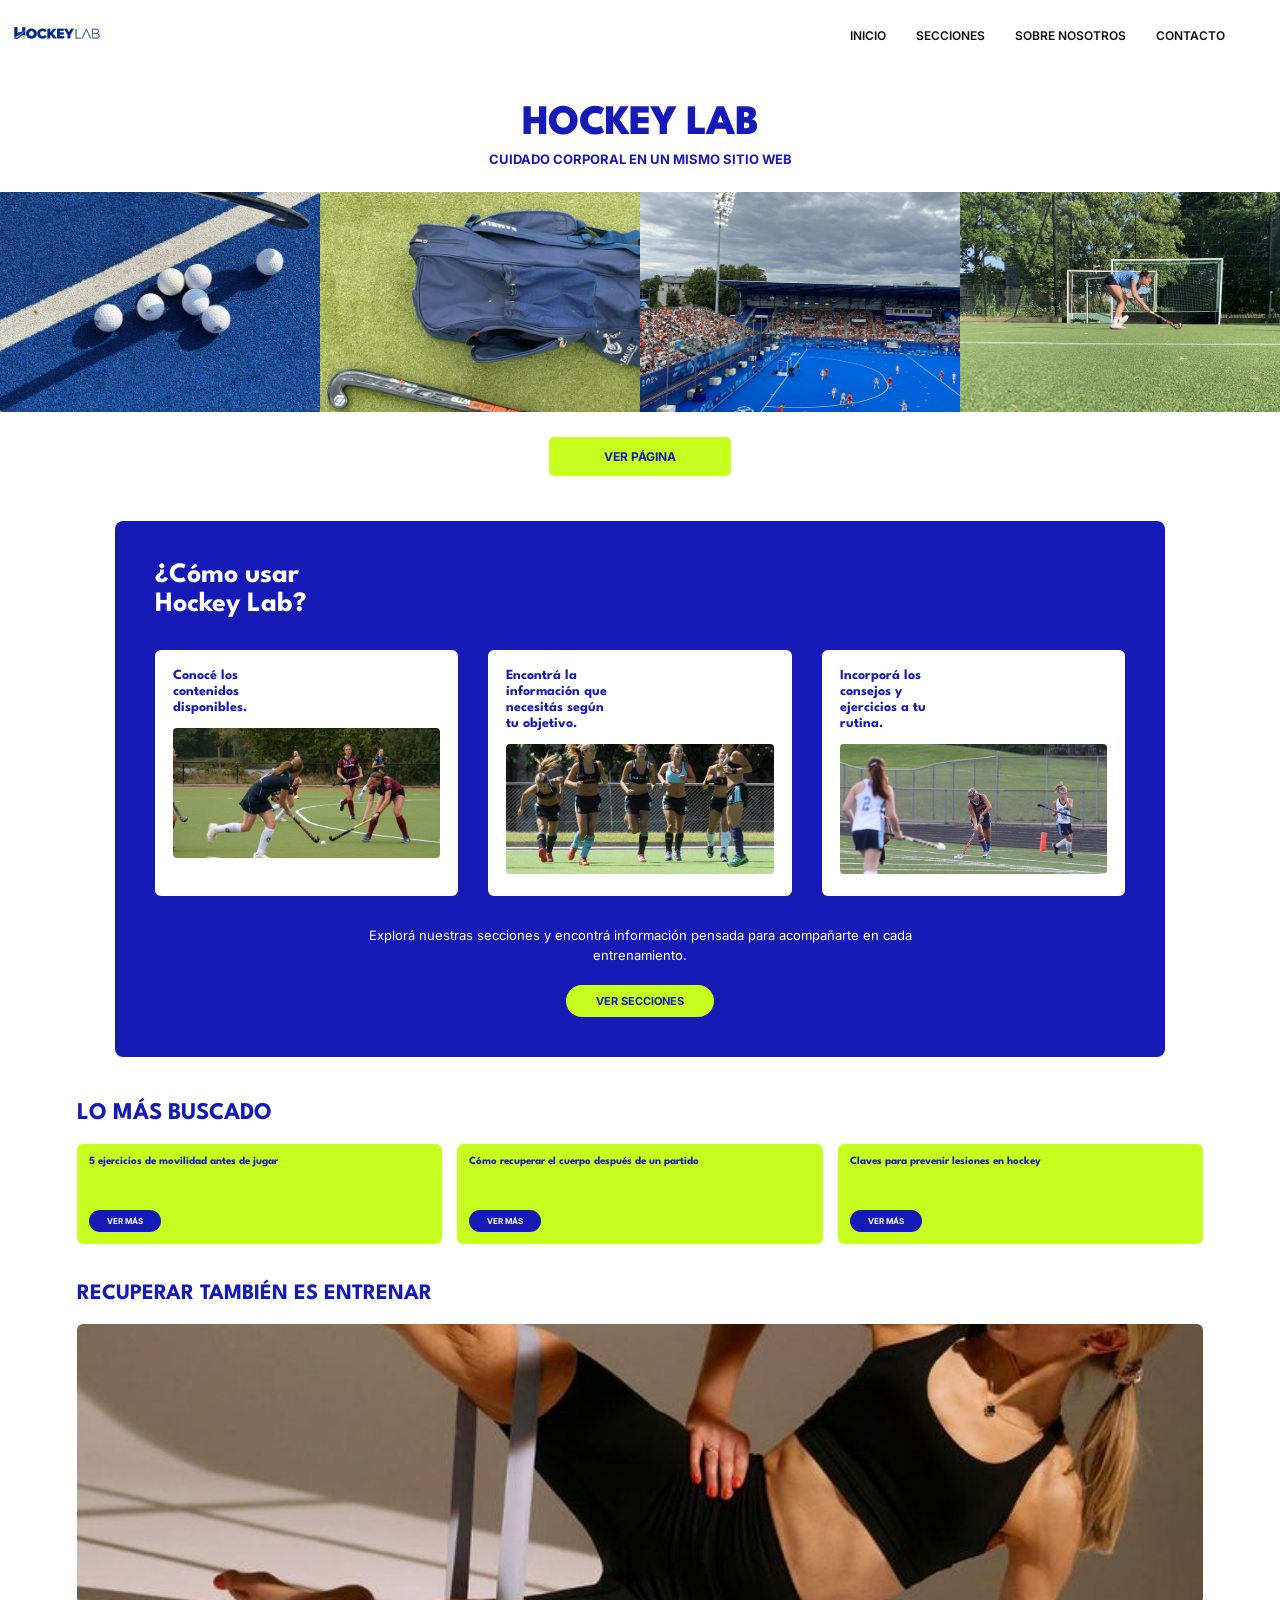
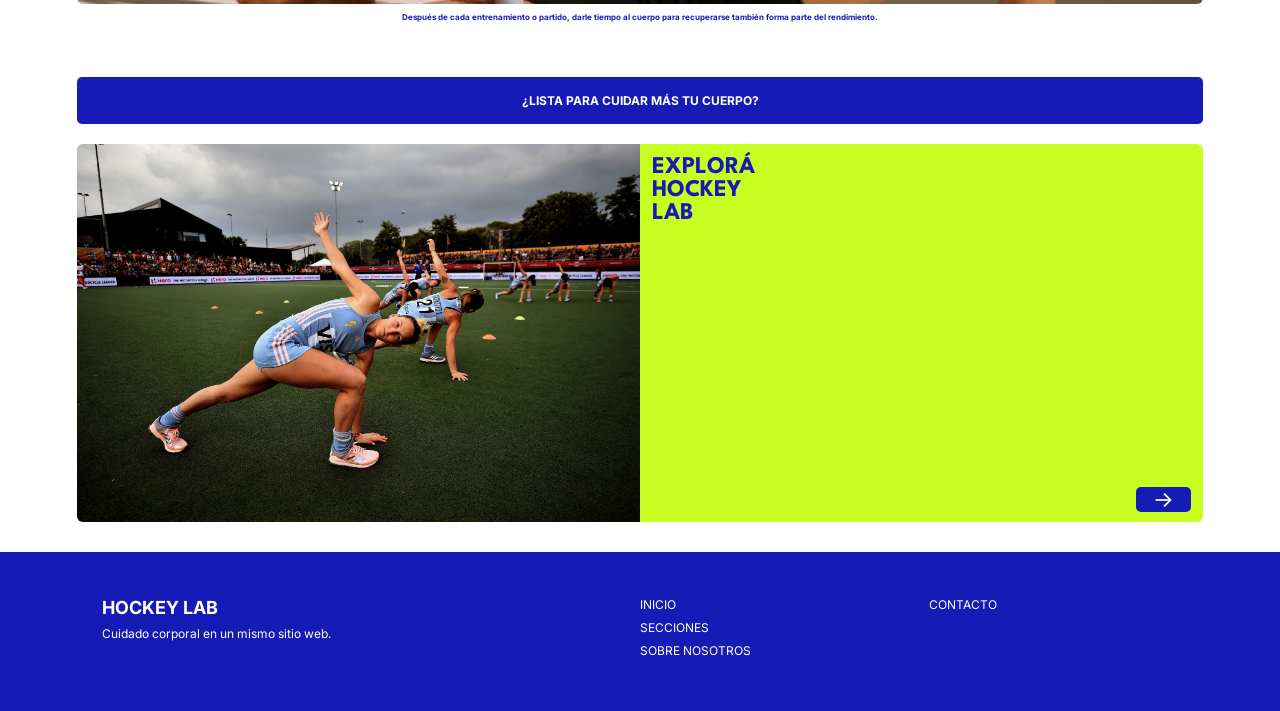
==== commit a3446de0: "Add files via upload" ====
--- a/index.html
+++ b/index.html
@@ -258,7 +258,7 @@
 
     <div class="explora-imagen">
 
-        <img src="img/c1c3b327d0c84591afae4dc2e9e5ea92.jpg" alt="Jugadora de hockey">
+        <img src="../img/mica retegui.jpg" alt="Jugadora de hockey">
 
     </div>
 
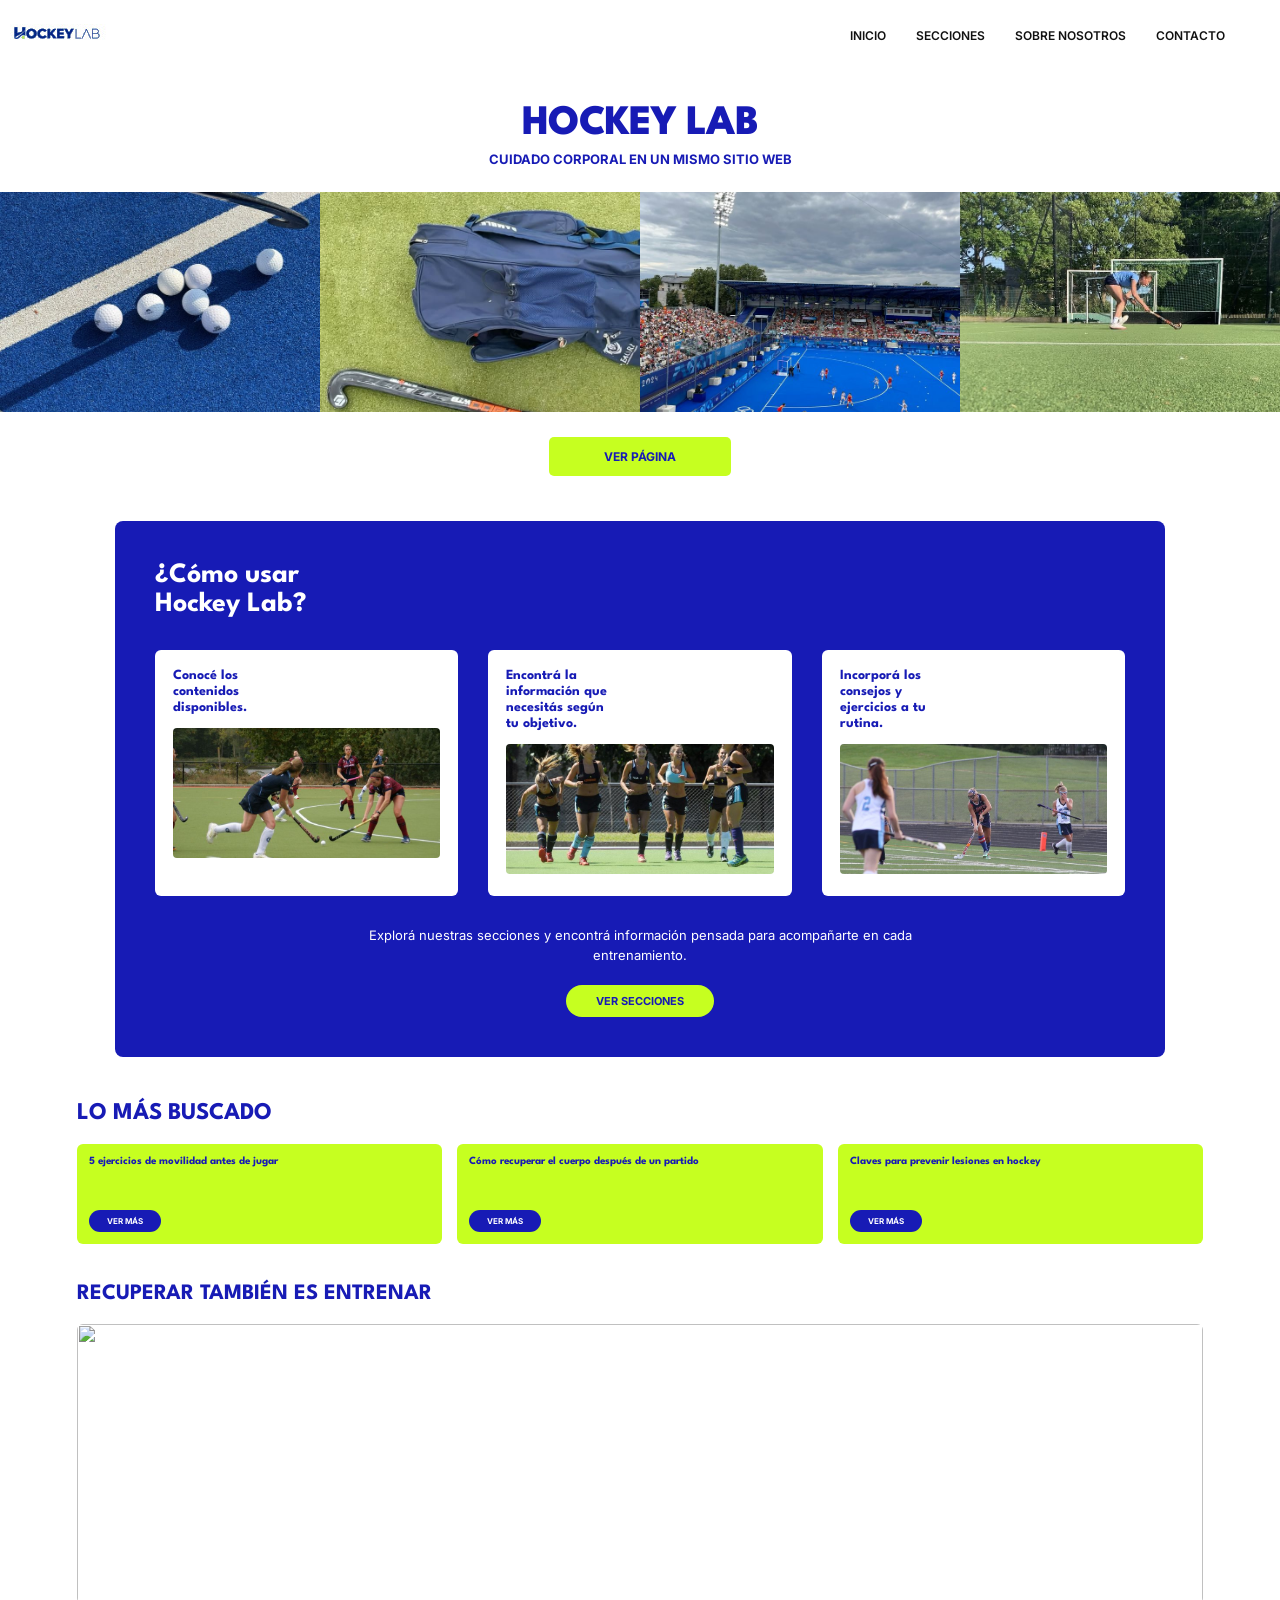
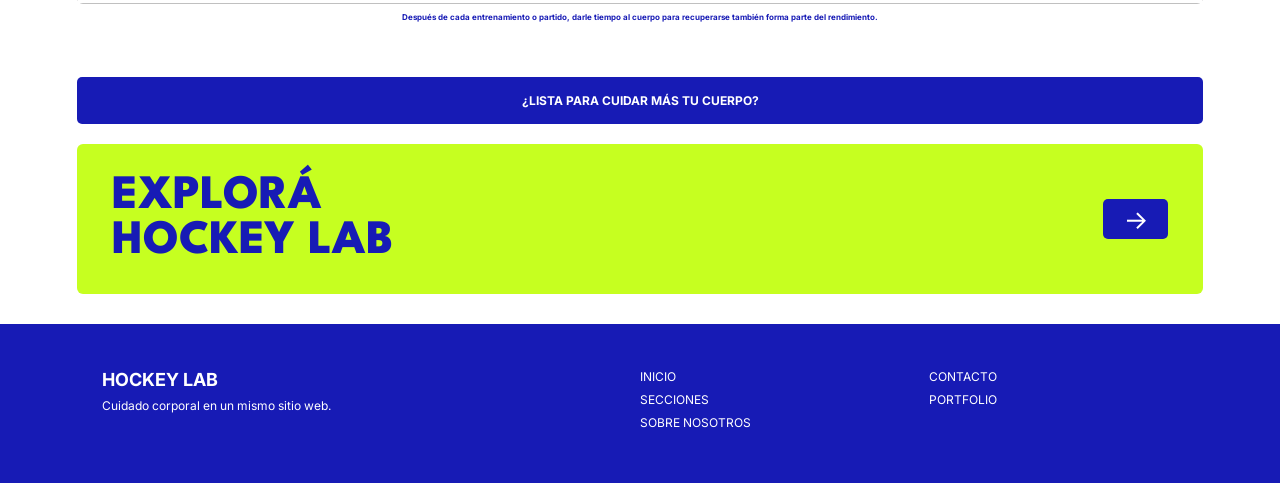
==== commit 6c95cbbe: "Add files via upload" ====
--- a/index.html
+++ b/index.html
@@ -25,7 +25,7 @@
 
         <div class="logo">
             <a href="../index.html">
-                <img src="../img/logo_hockey_lab_2.png" alt="Hockey Lab">
+                <img src="../img/logo_hockey_lab_2.jpg" alt="Hockey Lab">
             </a>
         </div>
 
@@ -228,7 +228,7 @@
 
     <h2>RECUPERAR TAMBIÉN ES ENTRENAR</h2>
 
-    <img src="img/ac21393a71c71d96caa7bc553e67e6d5.jpg" alt="Jugadora utilizando un rolo">
+    <img src="..img/"Jugadora utilizando un rolo">
 
     <p>
         Después de cada entrenamiento o partido,
@@ -256,19 +256,11 @@
 
 <section class="explora">
 
-    <div class="explora-imagen">
-
-        <img src="../img/mica retegui.jpg" alt="Jugadora de hockey">
-
-    </div>
-
-
     <div class="explora-texto">
 
         <h2>
             EXPLORÁ<br>
-            HOCKEY<br>
-            LAB
+            HOCKEY LAB
         </h2>
 
         <a href="pages/secciones.html">
@@ -280,8 +272,6 @@
 </section>
 
 
-    </main>
-
 
     <!-- FOOTER -->
 
@@ -312,6 +302,7 @@
         <div>
 
             <a href="pages/contacto.html">CONTACTO</a>
+            <a href="pages/portfolio.html">PORTFOLIO</a>
 
         </div>
 
--- a/css/stylesheet2.css
+++ b/css/stylesheet2.css
@@ -388,7 +388,7 @@
 
 /* CELULAR */
 
-@media (max-width: 700px) {
+@media (max-width: 600px) {
 
     header {
         padding: 0 20px;
@@ -590,78 +590,48 @@
    EXPLORÁ HOCKEY LAB
 ========================= */
 
+
 .explora {
     margin: 0 6% 30px;
-
-    display: grid;
-
-    grid-template-columns: 50% 50%;
-
+    display: flex;
+    align-items: center;
+    justify-content: space-between;
     background-color: #c6ff20;
-
     border-radius: 6px;
-
-    overflow: hidden;
-
-    min-height: 125px;
-}
-
-
-.explora-imagen img {
-    width: 100%;
-    height: 100%;
-
-    min-height: 125px;
-
-    object-fit: cover;
-}
-
+    min-height: 150px;
+    padding: 25px 35px;
+}
 
 .explora-texto {
     position: relative;
-
-    padding: 12px;
-}
-
+    width: 100%;
+    display: flex;
+    align-items: center;
+    justify-content: space-between;
+}
 
 .explora-texto h2 {
     color: #171bb5;
-
-    font-size: 24px;
-
+    font-family: 'League Spartan', sans-serif;
+    font-size: 48px;
+    font-weight: 800;
     line-height: 0.95;
-
     margin: 0;
 }
 
-
 .explora-texto a {
-    position: absolute;
-
-    right: 12px;
-
-    bottom: 10px;
-
     background-color: #171bb5;
-
     color: white;
-
     text-decoration: none;
-
-    width: 55px;
-
-    height: 25px;
-
+    width: 65px;
+    height: 40px;
     border-radius: 5px;
-
     display: flex;
-
+    align-items: center;
     justify-content: center;
-
-    align-items: center;
-
-    font-size: 22px;
-}
+    font-size: 26px;
+}
+
 /* =========================
    PÁGINA SECCIONES
 ========================= */
@@ -791,7 +761,7 @@
 
 /* CELULAR */
 
-@media (max-width: 700px) {
+@media (max-width: 600px) {
 
     .titulo-secciones h1 {
         font-size: 30px;
@@ -3531,3 +3501,1019 @@
         font-size: 35px;
     }
 }
+
+/* =================================
+   EQUIPAMIENTO PARA ARRASTRADORAS
+================================= */
+
+.arrastradoras {
+    background-color: #ffffff;
+    padding: 90px 8%;
+}
+
+.arrastradoras-contenido {
+    max-width: 1200px;
+    margin: 0 auto;
+}
+
+.arrastradoras-etiqueta {
+    display: inline-block;
+    background-color: #C6FF20;
+    color: #171BB5;
+    font-family: 'Inter', sans-serif;
+    font-size: 12px;
+    font-weight: 800;
+    letter-spacing: 1.5px;
+    padding: 9px 15px;
+    margin-bottom: 20px;
+}
+
+.arrastradoras h2 {
+    color: #171BB5;
+    font-family: 'League Spartan', sans-serif;
+    font-size: 48px;
+    margin: 0 0 20px;
+}
+
+.arrastradoras-intro {
+    max-width: 750px;
+    color: #444444;
+    font-family: 'Inter', sans-serif;
+    font-size: 16px;
+    line-height: 1.7;
+    margin-bottom: 35px;
+}
+
+.arrastradoras-info {
+    display: grid;
+    grid-template-columns: 1fr 1fr;
+    gap: 45px;
+    align-items: center;
+    margin: 45px 0 65px;
+}
+
+.arrastradoras-texto h3,
+.arrastradoras-subtitulo {
+    color: #171BB5;
+    font-family: 'League Spartan', sans-serif;
+    font-size: 28px;
+    margin-bottom: 22px;
+}
+
+.arrastradoras-texto ul {
+    padding-left: 20px;
+    margin: 0;
+}
+
+.arrastradoras-texto li {
+    color: #444444;
+    font-family: 'Inter', sans-serif;
+    font-size: 15px;
+    line-height: 1.7;
+    margin-bottom: 16px;
+}
+
+.arrastradoras-texto li strong {
+    color: #171BB5;
+}
+
+.arrastradoras-imagen {
+    width: 100%;
+    height: 390px;
+    overflow: hidden;
+}
+
+.arrastradoras-imagen img {
+    width: 100%;
+    height: 100%;
+    object-fit: cover;
+}
+
+.arrastradoras-subtitulo {
+    margin-bottom: 15px;
+}
+
+.arrastradoras-marcas {
+    display: grid;
+    grid-template-columns: repeat(3, 1fr);
+    gap: 18px;
+    margin-top: 35px;
+}
+
+.marca-card {
+    background-color: #f3f3f3;
+    padding: 28px 24px;
+    border-top: 4px solid #171BB5;
+    min-height: 155px;
+}
+
+.marca-card.marca-destacada {
+    background-color: #171BB5;
+    border-top: 4px solid #C6FF20;
+}
+
+.marca-card h4 {
+    color: #171BB5;
+    font-family: 'League Spartan', sans-serif;
+    font-size: 27px;
+    margin: 0 0 12px;
+}
+
+.marca-card.marca-destacada h4 {
+    color: #ffffff;
+}
+
+.marca-card span {
+    display: inline-block;
+    color: #C6FF20;
+    font-family: 'Inter', sans-serif;
+    font-size: 11px;
+    font-weight: 800;
+    text-transform: uppercase;
+    margin-bottom: 12px;
+}
+
+.marca-card p {
+    color: #444444;
+    font-family: 'Inter', sans-serif;
+    font-size: 14px;
+    line-height: 1.6;
+    margin: 0;
+}
+
+.marca-card.marca-destacada p {
+    color: #ffffff;
+}
+
+.arrastradoras-consejo {
+    background-color: #C6FF20;
+    color: #171BB5;
+    padding: 22px 26px;
+    margin-top: 40px;
+    font-family: 'Inter', sans-serif;
+    font-size: 14px;
+    line-height: 1.7;
+}
+
+.arrastradoras-consejo strong {
+    font-weight: 800;
+}
+
+
+/* RESPONSIVE */
+
+@media (max-width: 900px) {
+    .arrastradoras-info {
+        grid-template-columns: 1fr;
+    }
+
+    .arrastradoras-marcas {
+        grid-template-columns: repeat(2, 1fr);
+    }
+
+    .arrastradoras-imagen {
+        height: 350px;
+    }
+}
+
+@media (max-width: 600px) {
+    .arrastradoras {
+        padding: 60px 6%;
+    }
+
+    .arrastradoras h2 {
+        font-size: 36px;
+    }
+
+    .arrastradoras-marcas {
+        grid-template-columns: 1fr;
+    }
+
+    .arrastradoras-imagen {
+        height: 260px;
+    }
+}
+
+/* ==========================================
+   HOCKEY LAB - DISEÑO RESPONSIVE
+   CELULAR: hasta 600px
+   TABLET: 601px a 1024px
+   DESKTOP: desde 1025px
+========================================== */
+
+
+/* ==========================================
+   CELULAR
+========================================== */
+
+@media (max-width: 600px) {
+
+    html,
+    body {
+        width: 100%;
+        overflow-x: hidden;
+    }
+
+    /* HEADER Y NAVEGACIÓN */
+
+    header {
+        height: auto;
+        min-height: 65px;
+        padding: 15px 5%;
+        flex-wrap: wrap;
+        gap: 12px;
+    }
+
+    header nav {
+        width: 100%;
+        justify-content: center;
+        flex-wrap: wrap;
+        gap: 12px 16px;
+    }
+
+    header nav a {
+        font-size: 10px;
+    }
+
+    .logo img {
+        width: 105px;
+    }
+
+    /* INICIO */
+
+    .portada {
+        min-height: 390px;
+        padding: 55px 7%;
+    }
+
+    .portada h1 {
+        font-size: 40px;
+    }
+
+    .portada p {
+        font-size: 13px;
+    }
+
+    .presentacion {
+        padding: 35px 6% 25px;
+    }
+
+    .presentacion h1 {
+        font-size: 30px;
+    }
+
+    .fotos {
+        grid-template-columns: repeat(2, 1fr);
+        height: auto;
+    }
+
+    .fotos img {
+        height: 135px;
+    }
+
+    .como-usar {
+        width: 92%;
+        padding: 24px 18px;
+    }
+
+    .como-usar h2 {
+        font-size: 24px;
+    }
+
+    .tarjetas,
+    .articulos {
+        grid-template-columns: 1fr;
+        gap: 16px;
+    }
+
+    .tarjeta img {
+        height: 170px;
+    }
+
+    .explora {
+        grid-template-columns: 1fr;
+    }
+
+    .explora-imagen img {
+        height: 170px;
+    }
+
+    .explora-texto {
+        min-height: 115px;
+    }
+
+    .siguiente h2 {
+        font-size: 23px;
+    }
+
+    /* SECCIONES */
+
+    .titulo-secciones h1,
+    .sobre-titulo h1,
+    .contacto-titulo h1 {
+        font-size: 31px;
+    }
+
+    .lista-secciones {
+        width: 90%;
+    }
+
+    .item-seccion {
+        padding: 18px;
+        gap: 14px;
+    }
+
+    .item-seccion h2 {
+        font-size: 18px;
+    }
+
+    .item-seccion p {
+        font-size: 12px;
+        line-height: 1.5;
+    }
+
+    /* SOBRE NOSOTROS */
+
+    .sobre-intro,
+    .sobre-objetivo {
+        width: 90%;
+        display: flex;
+        flex-direction: column;
+        gap: 25px;
+    }
+
+    .sobre-texto,
+    .sobre-frase,
+    .sobre-objetivo > div {
+        width: 100%;
+    }
+
+    .sobre-frase {
+        padding: 25px;
+    }
+
+    .sobre-problema {
+        padding: 45px 7%;
+    }
+
+    /* CONTACTO */
+
+    .contacto-contenido {
+        width: 90%;
+        display: flex;
+        flex-direction: column;
+        gap: 25px;
+    }
+
+    .contacto-info,
+    .formulario {
+        width: 100%;
+    }
+
+    .formulario {
+        padding: 25px 20px;
+    }
+
+    /* FOOTER */
+
+    footer {
+        grid-template-columns: 1fr;
+        text-align: center;
+        gap: 25px;
+    }
+
+    /* PÁGINAS INTERNAS */
+
+    .movilidad-header,
+    .prevencion-header,
+    .recuperacion-header {
+        padding: 18px 5%;
+        justify-content: center;
+    }
+
+    .movilidad-header nav,
+    .prevencion-header nav,
+    .recuperacion-header nav {
+        width: 100%;
+        justify-content: center;
+        gap: 12px 15px;
+    }
+
+    .movilidad-header nav a,
+    .prevencion-header nav a,
+    .recuperacion-header nav a {
+        font-size: 10px;
+    }
+
+    /* PORTADAS */
+
+    .movilidad-portada,
+    .prevencion-portada,
+    .recuperacion-portada {
+        padding: 48px 6%;
+        grid-template-columns: 1fr;
+        gap: 28px;
+    }
+
+    .movilidad-portada h1 {
+        font-size: 42px;
+    }
+
+    .prevencion-portada-imagen img,
+    .recuperacion-portada-imagen img {
+        height: 240px;
+    }
+
+    /* INTRODUCCIONES */
+
+    .movilidad-intro,
+    .prevencion-intro,
+    .recuperacion-intro {
+        padding: 52px 7%;
+    }
+
+    /* GRILLAS DE CONTENIDO */
+
+    .movilidad-grid,
+    .consejos-grid,
+    .prepartido-grid,
+    .prevencion-grid,
+    .prevencion-alerta-grid,
+    .prevencion-rutina-grid,
+    .recuperacion-grid,
+    .recuperacion-herramientas-grid {
+        grid-template-columns: 1fr;
+    }
+
+    .movilidad-card img,
+    .prevencion-card img,
+    .recuperacion-card img,
+    .recuperacion-herramienta img {
+        height: 210px;
+    }
+
+    /* BLOQUES CON DOS COLUMNAS */
+
+    .movilidad-activacion,
+    .prevencion-habitos,
+    .recuperacion-guia,
+    .recuperacion-sueno {
+        display: flex;
+        flex-direction: column;
+        align-items: stretch;
+        gap: 28px;
+        padding: 52px 7%;
+    }
+
+    .activacion-lista {
+        width: 100%;
+    }
+
+    .recuperacion-sueno-imagen img {
+        height: 250px;
+    }
+
+    /* EQUIPAMIENTO */
+
+    .equipamiento-grid,
+    .equipamiento-recomendaciones,
+    .equipamiento-eleccion-grid {
+        grid-template-columns: 1fr;
+    }
+
+    .equipamiento-selector {
+        padding: 24px 18px;
+    }
+
+    .equipamiento-selector select,
+    .equipamiento-selector button {
+        width: 100%;
+        max-width: none;
+    }
+
+    /* ARRASTRADORAS */
+
+    .arrastradoras {
+        padding: 50px 6%;
+    }
+
+    .arrastradoras h2 {
+        font-size: 35px;
+    }
+
+    .arrastradoras-info {
+        grid-template-columns: 1fr;
+        gap: 25px;
+    }
+
+    .arrastradoras-imagen {
+        height: 240px;
+    }
+
+    .arrastradoras-marcas {
+        grid-template-columns: 1fr;
+    }
+
+    .arrastradoras-consejo {
+        padding: 20px;
+    }
+}
+
+
+/* ==========================================
+   TABLET
+========================================== */
+
+@media (min-width: 601px) and (max-width: 1024px) {
+
+    /* HEADER */
+
+    header {
+        padding: 0 4%;
+    }
+
+    header nav {
+        gap: 18px;
+    }
+
+    header nav a {
+        font-size: 11px;
+    }
+
+    /* INICIO */
+
+    .portada {
+        min-height: 440px;
+    }
+
+    .portada h1 {
+        font-size: 48px;
+    }
+
+    .fotos {
+        grid-template-columns: repeat(4, 1fr);
+        height: 190px;
+    }
+
+    .fotos img {
+        height: 190px;
+    }
+
+    .como-usar {
+        width: 90%;
+        padding: 30px;
+    }
+
+    .tarjetas,
+    .articulos {
+        grid-template-columns: repeat(2, 1fr);
+    }
+
+    /* SECCIONES */
+
+    .lista-secciones {
+        width: 88%;
+    }
+
+    /* SOBRE NOSOTROS Y CONTACTO */
+
+    .sobre-intro,
+    .contacto-contenido {
+        width: 88%;
+        gap: 28px;
+    }
+
+    .sobre-problema {
+        padding: 55px 9%;
+    }
+
+    .formulario {
+        padding: 28px;
+    }
+
+    /* FOOTER */
+
+    footer {
+        grid-template-columns: 2fr 1fr;
+        gap: 28px;
+    }
+
+    /* PORTADAS INTERNAS */
+
+    .movilidad-portada,
+    .prevencion-portada,
+    .recuperacion-portada {
+        grid-template-columns: 1fr 1fr;
+        padding: 55px 6%;
+        gap: 28px;
+    }
+
+    .prevencion-portada-imagen img,
+    .recuperacion-portada-imagen img {
+        height: 300px;
+    }
+
+    /* GRILLAS */
+
+    .movilidad-grid,
+    .prevencion-grid,
+    .recuperacion-grid,
+    .equipamiento-grid {
+        grid-template-columns: repeat(2, 1fr);
+    }
+
+    .consejos-grid,
+    .prepartido-grid,
+    .prevencion-alerta-grid,
+    .prevencion-rutina-grid,
+    .recuperacion-herramientas-grid,
+    .equipamiento-eleccion-grid {
+        grid-template-columns: repeat(2, 1fr);
+    }
+
+    /* BLOQUES CON DOS COLUMNAS */
+
+    .movilidad-activacion,
+    .prevencion-habitos,
+    .recuperacion-guia,
+    .recuperacion-sueno {
+        grid-template-columns: 1fr 1fr;
+        gap: 30px;
+        padding-left: 6%;
+        padding-right: 6%;
+    }
+
+    /* ARRASTRADORAS */
+
+    .arrastradoras-info {
+        grid-template-columns: 1fr 1fr;
+        gap: 25px;
+    }
+
+    .arrastradoras-imagen {
+        height: 300px;
+    }
+
+    .arrastradoras-marcas {
+        grid-template-columns: repeat(2, 1fr);
+    }
+}
+
+
+/* ==========================================
+   DESKTOP
+========================================== */
+
+@media (min-width: 1025px) {
+
+    .lista-secciones {
+        max-width: 1100px;
+    }
+
+    .sobre-intro,
+    .sobre-objetivo,
+    .contacto-contenido {
+        max-width: 1100px;
+    }
+
+    .movilidad-page,
+    .prevencion-page,
+    .recuperacion-page {
+        width: 100%;
+        margin: 0 auto;
+    }
+
+    .movilidad-grid,
+    .prevencion-grid,
+    .recuperacion-grid,
+    .equipamiento-grid {
+        grid-template-columns: repeat(2, 1fr);
+    }
+
+    .consejos-grid,
+    .equipamiento-eleccion-grid {
+        grid-template-columns: repeat(3, 1fr);
+    }
+
+    .prepartido-grid {
+        grid-template-columns: repeat(4, 1fr);
+    }
+
+    .prevencion-alerta-grid {
+        grid-template-columns: repeat(4, 1fr);
+    }
+
+    .recuperacion-herramientas-grid {
+        grid-template-columns: repeat(3, 1fr);
+    }
+
+    .equipamiento-recomendaciones {
+        grid-template-columns: repeat(3, 1fr);
+    }
+
+    .arrastradoras-marcas {
+        grid-template-columns: repeat(3, 1fr);
+    }
+}
+
+
+@media (max-width: 600px) {
+    .explora {
+        min-height: 125px;
+        padding: 20px;
+    }
+
+    .explora-texto h2 {
+        font-size: 32px;
+    }
+
+    .explora-texto a {
+        width: 45px;
+        height: 35px;
+        font-size: 22px;
+    }
+}
+
+/* PORTFOLIO */
+
+.section-principal {
+   display:flex;
+   flex-direction:column;
+   justify-content:center;
+   align-items:center;
+}
+
+.section-principal .galeria {
+    display: grid;
+    grid-template-columns:repeat(4, 1fr);
+    grid-template-rows:repeat(3, 15.625rem);
+    grid-template-areas:
+    "pic1 pic1 pic1 pic1"
+    "pic2 pic3 pic3 pic3"
+    "pic2 pic4 pic5 pic6"
+    ;
+    width:80%;
+    gap:.3125rem; 
+}
+
+.section-principal .galeria img{
+    width:100%;
+    height:100%;
+    object-fit:cover;
+}
+
+.pic1 {
+    grid-area: pic1;
+}
+
+.pic2 {
+    grid-area: pic2;
+}
+
+.pic3 {
+    grid-area: pic3;
+}
+
+.pic4 {
+    grid-area: pic4;
+}
+
+.pic5 {
+    grid-area: pic5;
+}
+
+.pic6 {
+    grid-area: pic6;
+}
+
+
+/* PORTFOLIO PERSONAL */
+
+.portfolio-page {
+    background: #ffffff;
+    color: #222222;
+}
+
+/* ENCABEZADO */
+
+.portfolio-header {
+    padding: 22px 6%;
+    display: flex;
+    justify-content: space-between;
+    align-items: center;
+    border-bottom: 1px solid #dddddd;
+}
+
+.portfolio-header a {
+    text-decoration: none;
+    color: #171bb5;
+    font-size: 12px;
+    font-weight: bold;
+}
+
+.portfolio-logo {
+    font-family: 'League Spartan', sans-serif;
+    font-size: 24px !important;
+}
+
+.portfolio-logo span {
+    color: #c6ff20;
+}
+
+/* PRESENTACIÓN */
+
+.presentacion-portfolio {
+    margin: 55px 8%;
+    display: grid;
+    grid-template-columns: 1.3fr 0.7fr;
+    align-items: center;
+    gap: 50px;
+}
+
+.presentacion-texto > p:first-child,
+.proyecto-descripcion > p:first-child {
+    color: #171bb5;
+    font-size: 11px;
+    font-weight: bold;
+    letter-spacing: 1px;
+}
+
+.presentacion-texto h1 {
+    font-family: 'League Spartan', sans-serif;
+    color: #171bb5;
+    font-size: 65px;
+    line-height: 0.95;
+    margin: 20px 0;
+}
+
+.presentacion-texto h2 {
+    font-size: 17px;
+    margin-bottom: 15px;
+}
+
+.presentacion-texto > p:last-child {
+    max-width: 430px;
+    font-size: 14px;
+    line-height: 1.7;
+}
+
+.foto-olivia {
+    height: 330px;
+    background: #c6ff20;
+    border-radius: 8px;
+    display: flex;
+    align-items: center;
+    justify-content: center;
+    color: #171bb5;
+    font-weight: bold;
+}
+
+/* SOBRE MÍ */
+
+.sobre-olivia {
+    margin: 70px 8%;
+    max-width: 750px;
+}
+
+.sobre-olivia h2,
+.section-principal h2 {
+    color: #171bb5;
+    font-family: 'League Spartan', sans-serif;
+    font-size: 28px;
+    margin-bottom: 20px;
+}
+
+.sobre-olivia p {
+    font-size: 14px;
+    line-height: 1.9;
+}
+
+/* PROYECTO */
+
+.proyecto-portfolio {
+    margin: 70px 6%;
+    background: #f3f4fa;
+    border-radius: 8px;
+    display: grid;
+    grid-template-columns: 1fr 1fr;
+    overflow: hidden;
+}
+
+.proyecto-imagen img {
+    width: 100%;
+    height: 100%;
+    min-height: 300px;
+    object-fit: cover;
+}
+
+.proyecto-descripcion {
+    padding: 35px;
+    align-self: center;
+}
+
+.proyecto-descripcion h2 {
+    color: #171bb5;
+    font-family: 'League Spartan', sans-serif;
+    font-size: 38px;
+    margin: 12px 0;
+}
+
+.proyecto-descripcion > p:not(:first-child) {
+    font-size: 14px;
+    line-height: 1.8;
+}
+
+.proyecto-descripcion a {
+    display: inline-block;
+    margin-top: 15px;
+    color: #171bb5;
+    font-weight: bold;
+    font-size: 12px;
+    text-decoration: none;
+}
+
+
+/* GALERÍA DE IMÁGENES */
+
+.portfolio-page .section-principal {
+    margin: 70px 6%;
+}
+
+.portfolio-page .galeria {
+    background: #f3f4fa;
+    padding: 20px;
+    border-radius: 8px;
+
+    display: grid;
+    grid-template-columns: repeat(3, minmax(0, 1fr));
+    gap: 20px;
+    align-items: start;
+}
+
+.portfolio-page .galeria img {
+    display: block;
+    width: 100%;
+    height: auto;
+    object-fit: contain;
+    border-radius: 5px;
+    background: white;
+    transition: transform 0.3s ease;
+}
+
+.portfolio-page .galeria img:hover {
+    transform: scale(1.02);
+}
+
+/* CELULAR */
+
+@media (max-width: 700px) {
+    .portfolio-page .galeria {
+        grid-template-columns: repeat(2, minmax(0, 1fr));
+        gap: 12px;
+        padding: 12px;
+    }
+}
+
+
+/* CELULAR */
+
+@media (max-width: 700px) {
+
+    .presentacion-portfolio {
+        grid-template-columns: 1fr;
+        margin: 35px 6%;
+        gap: 25px;
+    }
+
+    .presentacion-texto h1 {
+        font-size: 48px;
+    }
+
+    .foto-olivia {
+        height: 300px;
+    }
+
+    .proyecto-portfolio {
+        grid-template-columns: 1fr;
+    }
+
+    .proyecto-imagen img {
+        height: 230px;
+    }
+
+    .portfolio-page .galeria {
+        grid-template-columns: repeat(2, 1fr);
+        gap: 10px;
+        padding: 12px;
+    }
+
+    .portfolio-page .galeria img {
+        height: 170px;
+    }
+
+    .portfolio-footer {
+        flex-direction: column;
+        gap: 12px;
+    }
+}
+
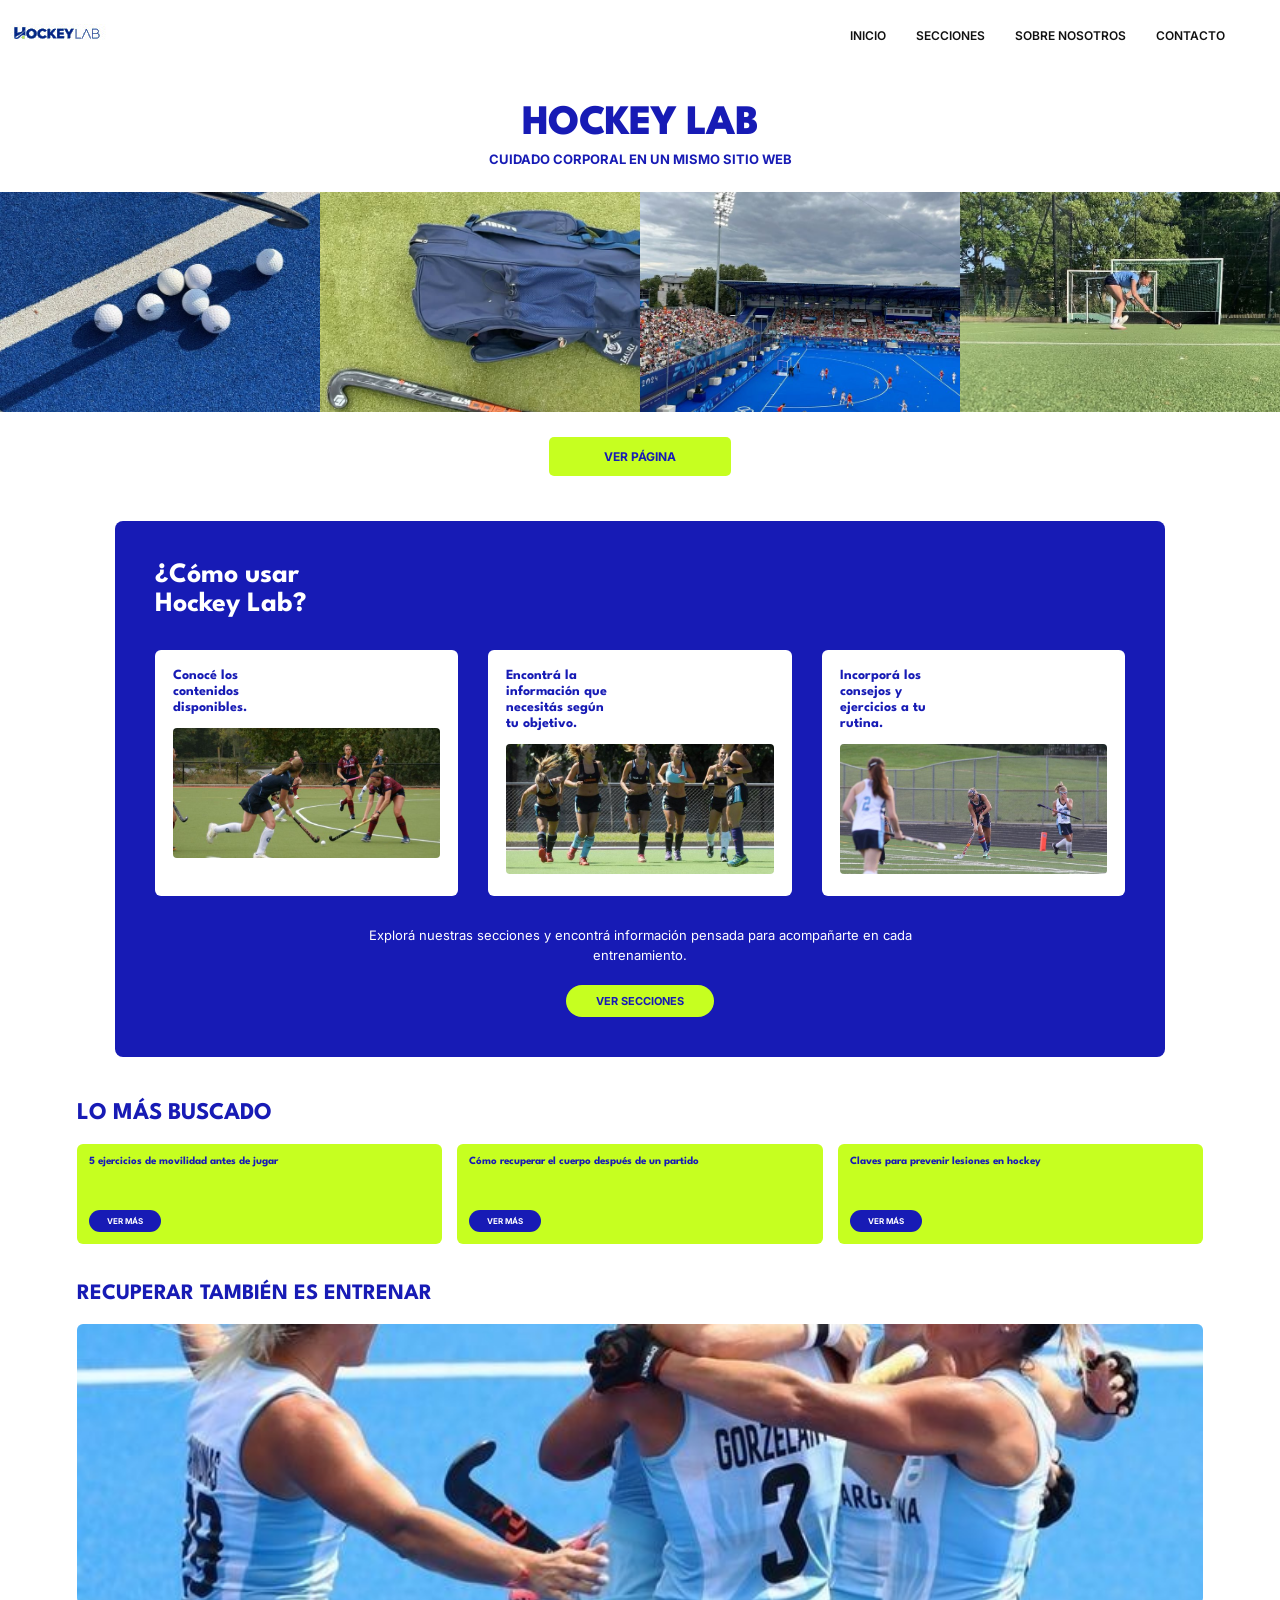
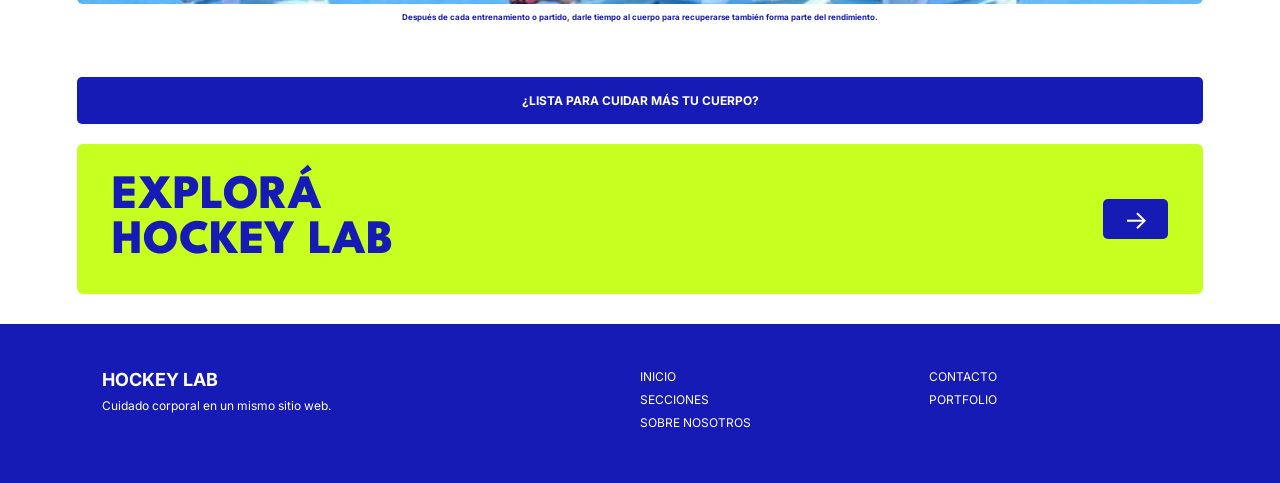
==== commit 610c0fdf: "Add files via upload" ====
--- a/index.html
+++ b/index.html
@@ -228,7 +228,7 @@
 
     <h2>RECUPERAR TAMBIÉN ES ENTRENAR</h2>
 
-    <img src="..img/"Jugadora utilizando un rolo">
+    <img src="../img/descarga (2).jpeg" alt="jugadoras">
 
     <p>
         Después de cada entrenamiento o partido,
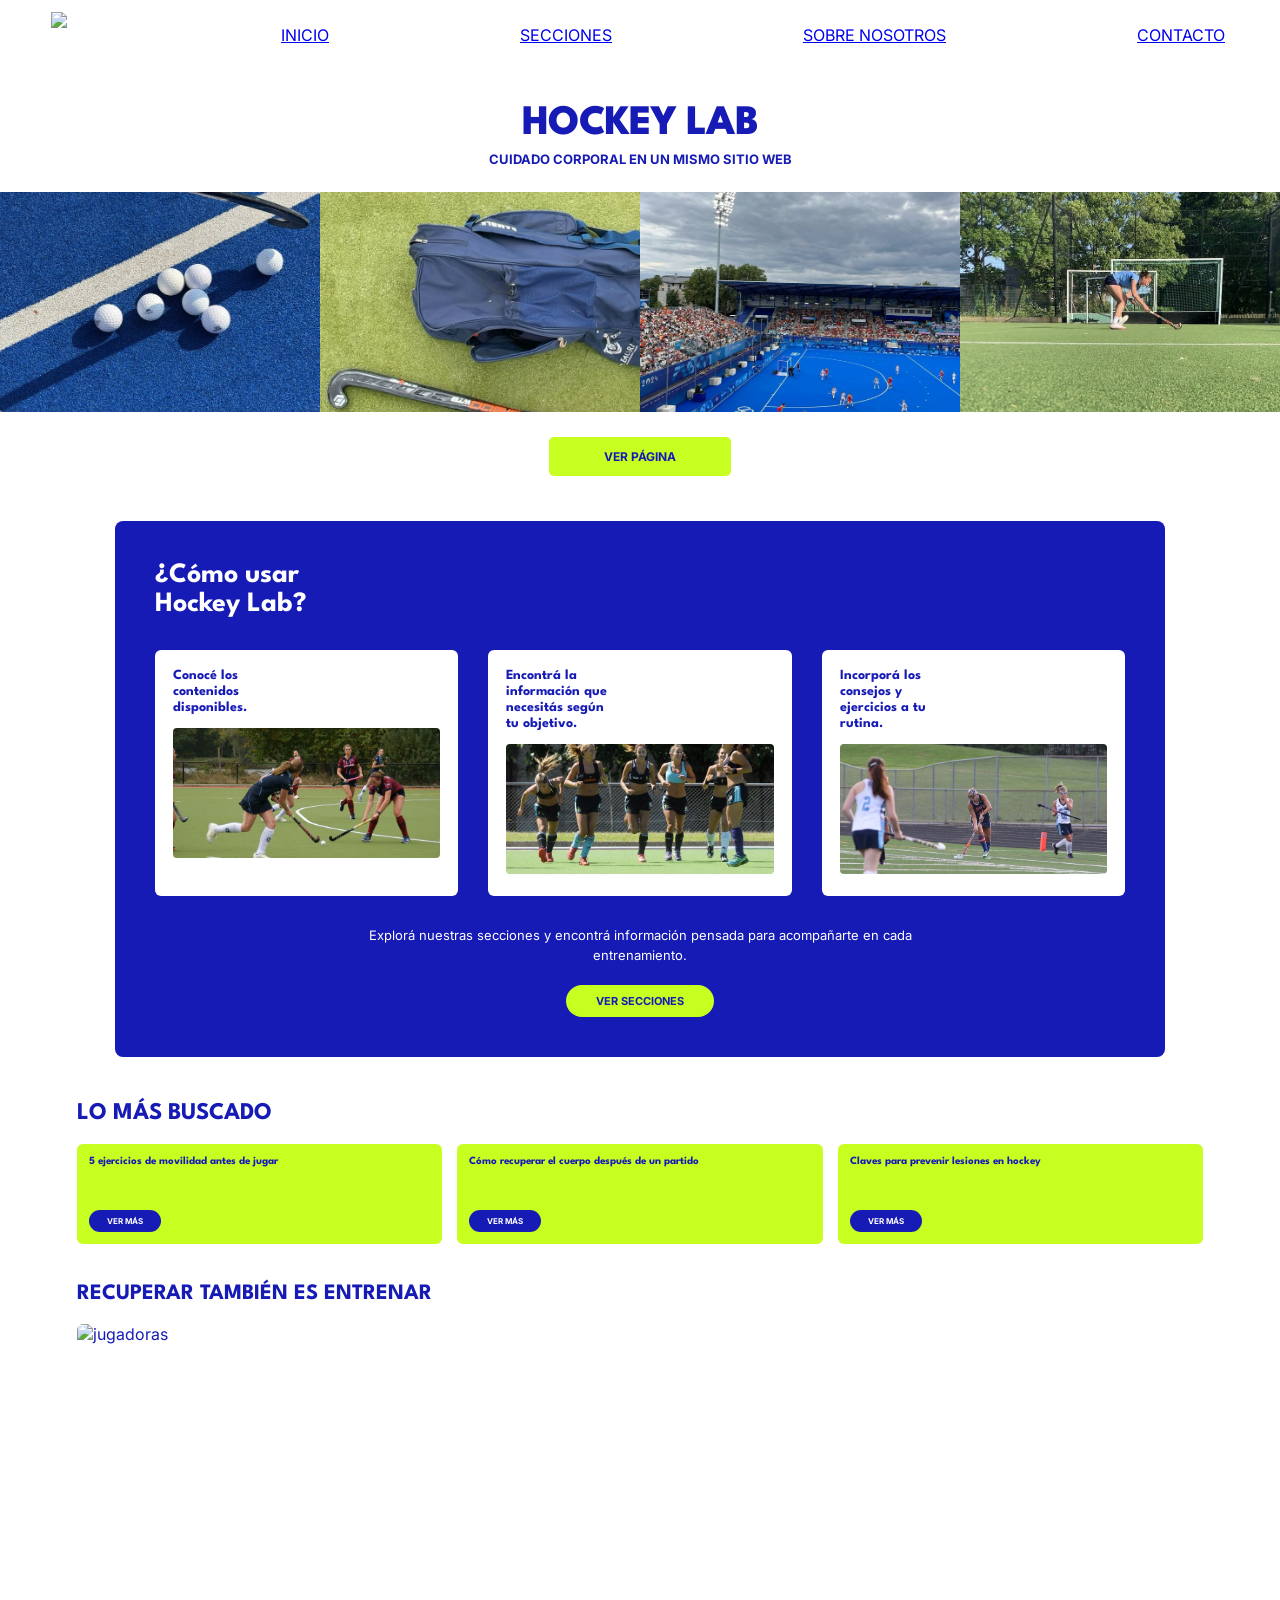
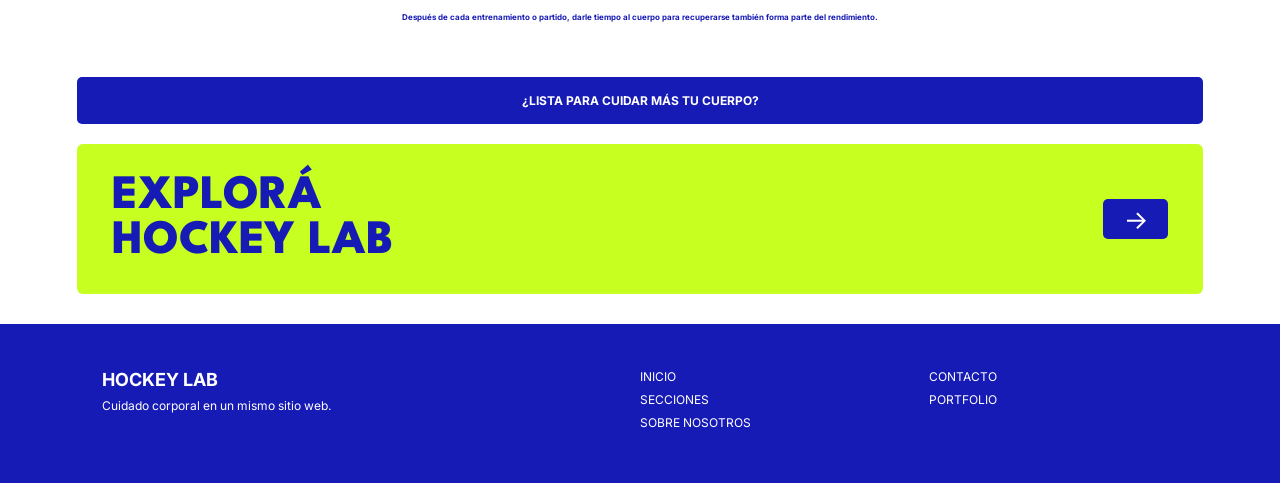
==== commit 766cee05: "Add files via upload" ====
--- a/index.html
+++ b/index.html
@@ -25,16 +25,10 @@
 
         <div class="logo">
             <a href="../index.html">
-                <img src="../img/logo_hockey_lab_2.jpg" alt="Hockey Lab">
-            </a>
-        </div>
-
-        <nav>
-
-            <a href="index.html"></a>
-        </div>
-
-        <nav>
+                <img src="..img/logo_hockey_lab_2.jpg" alt="Hockey Lab">
+            </a>
+        </div>
+
 
             <a href="index.html">INICIO</a>
 
@@ -228,7 +222,7 @@
 
     <h2>RECUPERAR TAMBIÉN ES ENTRENAR</h2>
 
-    <img src="../img/descarga (2).jpeg" alt="jugadoras">
+    <img src="..img/descarga (2).jpeg" alt="jugadoras">
 
     <p>
         Después de cada entrenamiento o partido,
--- a/css/stylesheet2.css
+++ b/css/stylesheet2.css
@@ -4432,48 +4432,45 @@
     text-decoration: none;
 }
 
-
-/* GALERÍA DE IMÁGENES */
+/* GALERÍA */
 
 .portfolio-page .section-principal {
     margin: 70px 6%;
 }
 
 .portfolio-page .galeria {
-    background: #f3f4fa;
-    padding: 20px;
+    background: #171bb5;
+    padding: 18px;
     border-radius: 8px;
-
     display: grid;
-    grid-template-columns: repeat(3, minmax(0, 1fr));
-    gap: 20px;
-    align-items: start;
+    grid-template-columns: repeat(3, 1fr);
+    gap: 15px;
 }
 
 .portfolio-page .galeria img {
-    display: block;
     width: 100%;
-    height: auto;
-    object-fit: contain;
+    height: 250px;
+    object-fit: cover;
     border-radius: 5px;
-    background: white;
-    transition: transform 0.3s ease;
-}
-
-.portfolio-page .galeria img:hover {
-    transform: scale(1.02);
-}
-
-/* CELULAR */
-
-@media (max-width: 700px) {
-    .portfolio-page .galeria {
-        grid-template-columns: repeat(2, minmax(0, 1fr));
-        gap: 12px;
-        padding: 12px;
-    }
-}
-
+}
+
+/* FOOTER */
+
+.portfolio-footer {
+    background: #171bb5;
+    color: white;
+    padding: 25px 6%;
+    display: flex;
+    justify-content: space-between;
+    align-items: center;
+    font-size: 12px;
+}
+
+.portfolio-footer a {
+    color: #c6ff20;
+    text-decoration: none;
+    font-weight: bold;
+}
 
 /* CELULAR */
 
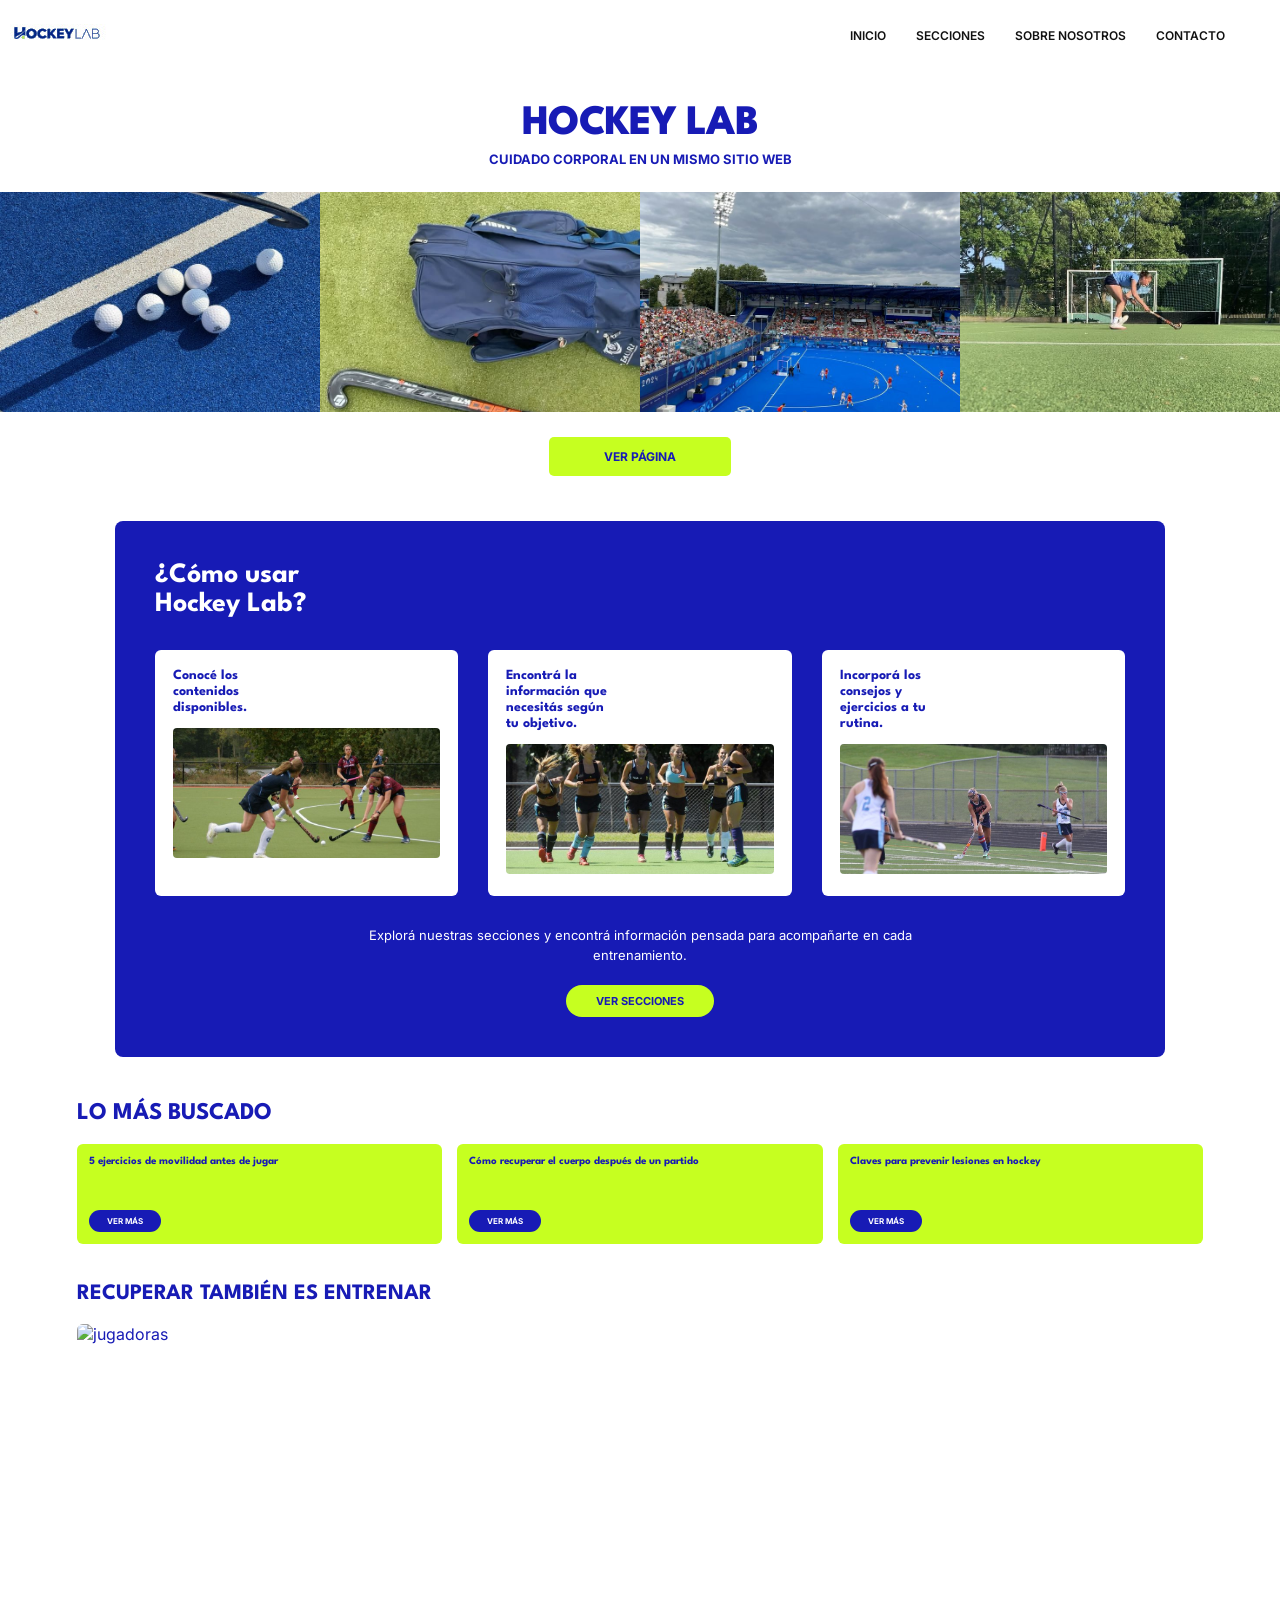
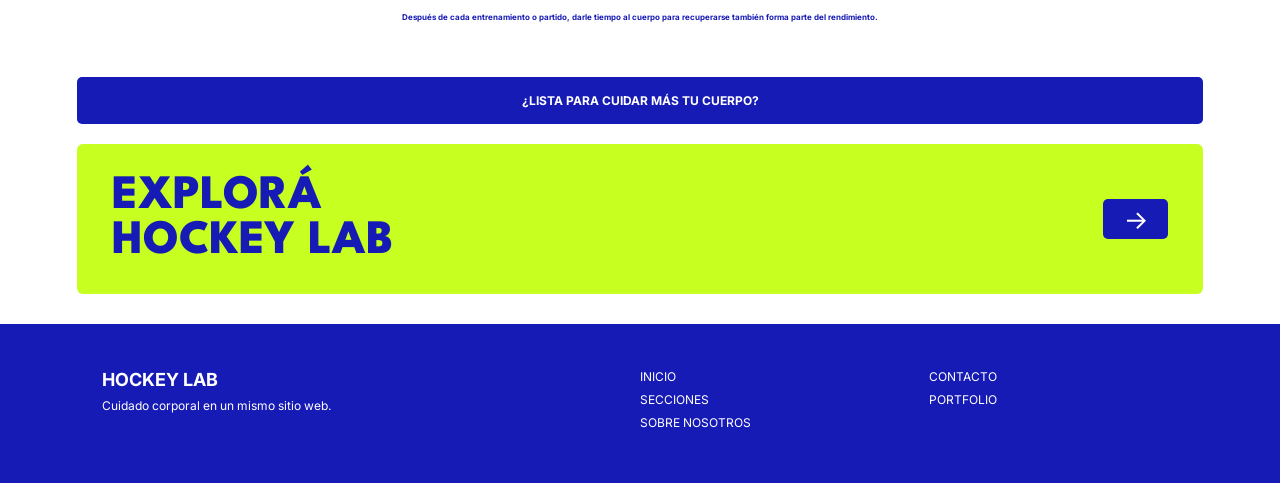
==== commit 5849676a: "Add files via upload" ====
--- a/index.html
+++ b/index.html
@@ -25,9 +25,11 @@
 
         <div class="logo">
             <a href="../index.html">
-                <img src="..img/logo_hockey_lab_2.jpg" alt="Hockey Lab">
-            </a>
-        </div>
+                <img src="./img/logo_hockey_lab_2.jpg" alt="Hockey Lab">
+            </a>
+        </div>
+
+        <nav>
 
 
             <a href="index.html">INICIO</a>
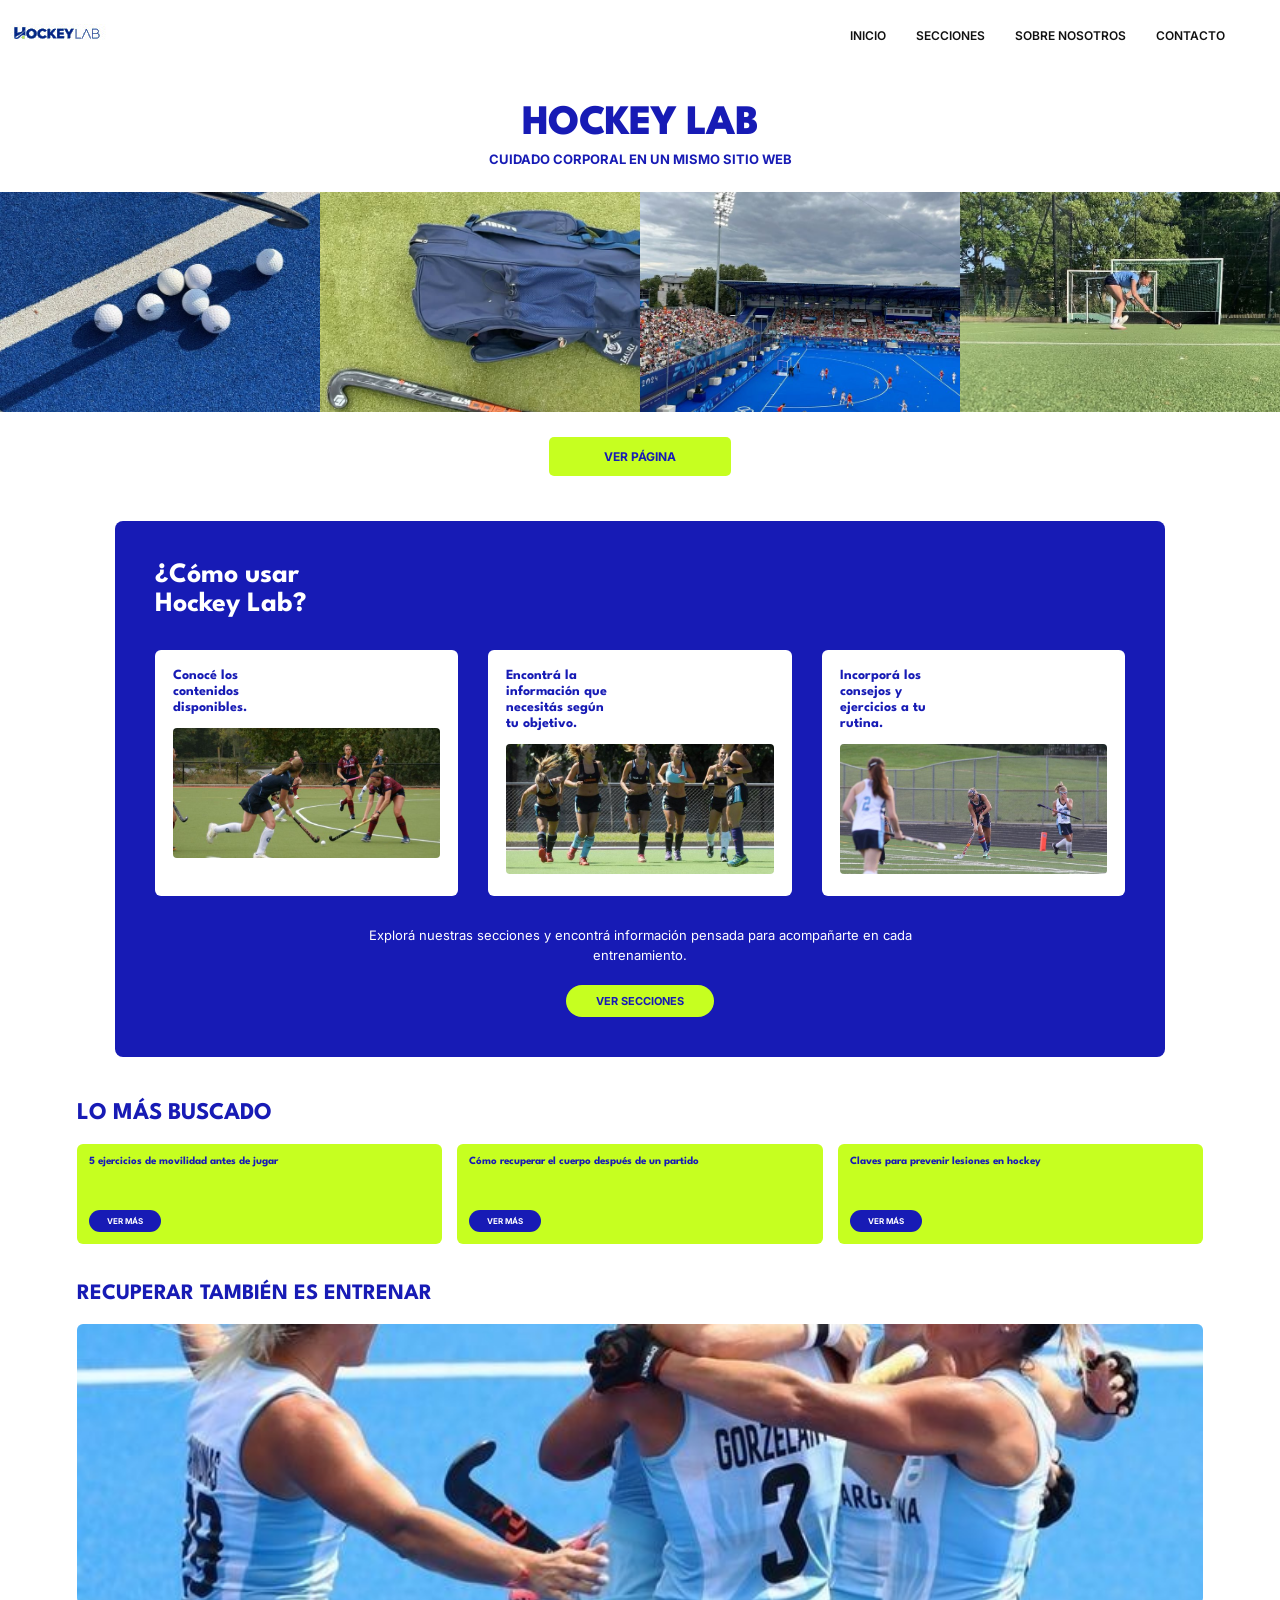
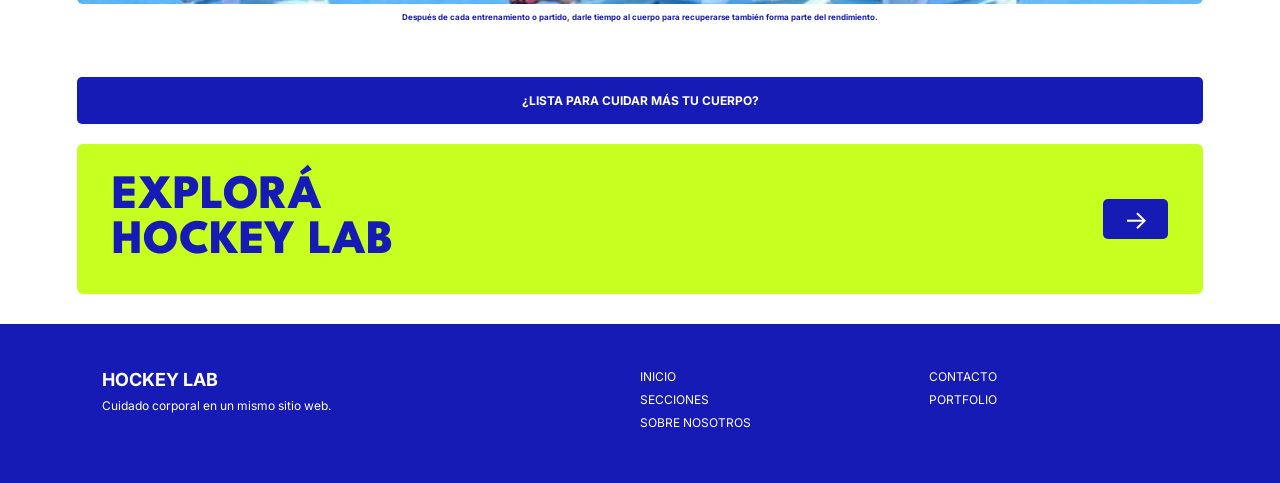
==== commit 024a8953: "Add files via upload" ====
--- a/index.html
+++ b/index.html
@@ -224,7 +224,7 @@
 
     <h2>RECUPERAR TAMBIÉN ES ENTRENAR</h2>
 
-    <img src="..img/descarga (2).jpeg" alt="jugadoras">
+    <img src="img/descarga (2).jpeg" alt="jugadoras">
 
     <p>
         Después de cada entrenamiento o partido,
